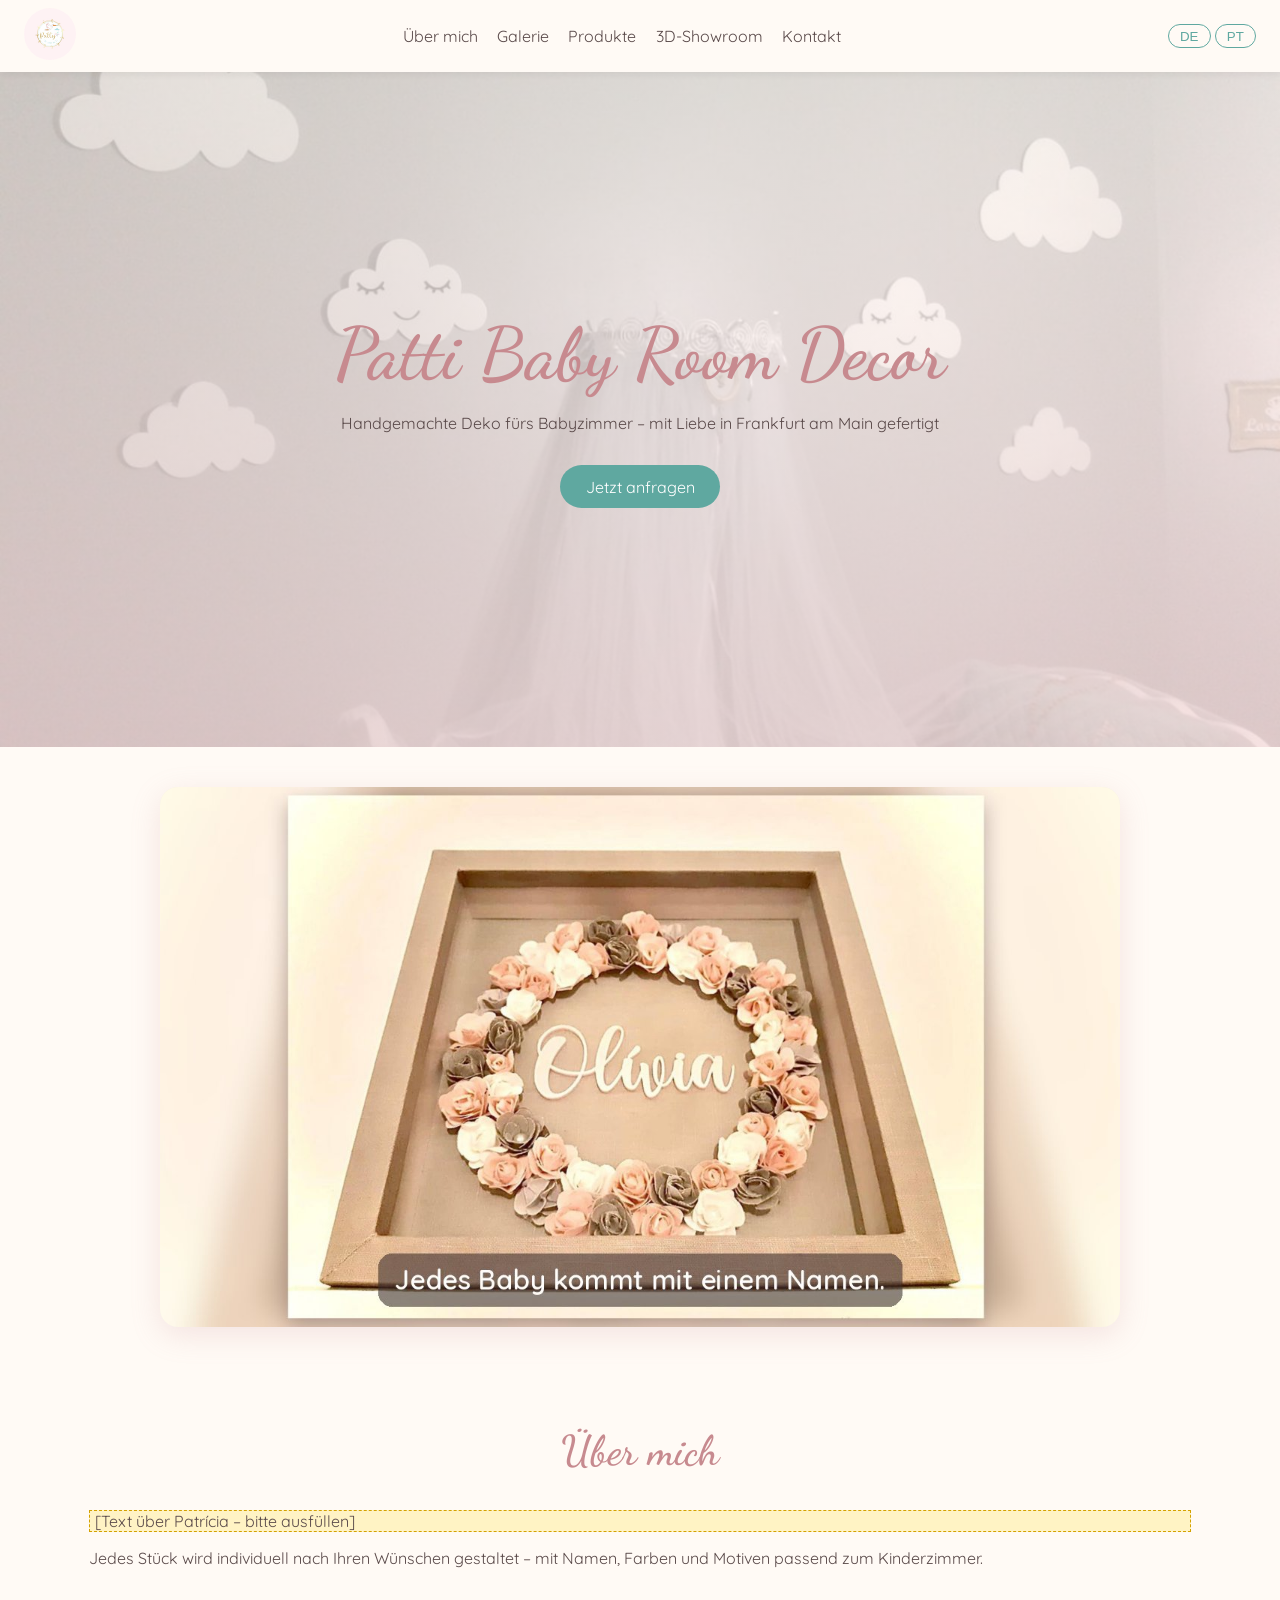
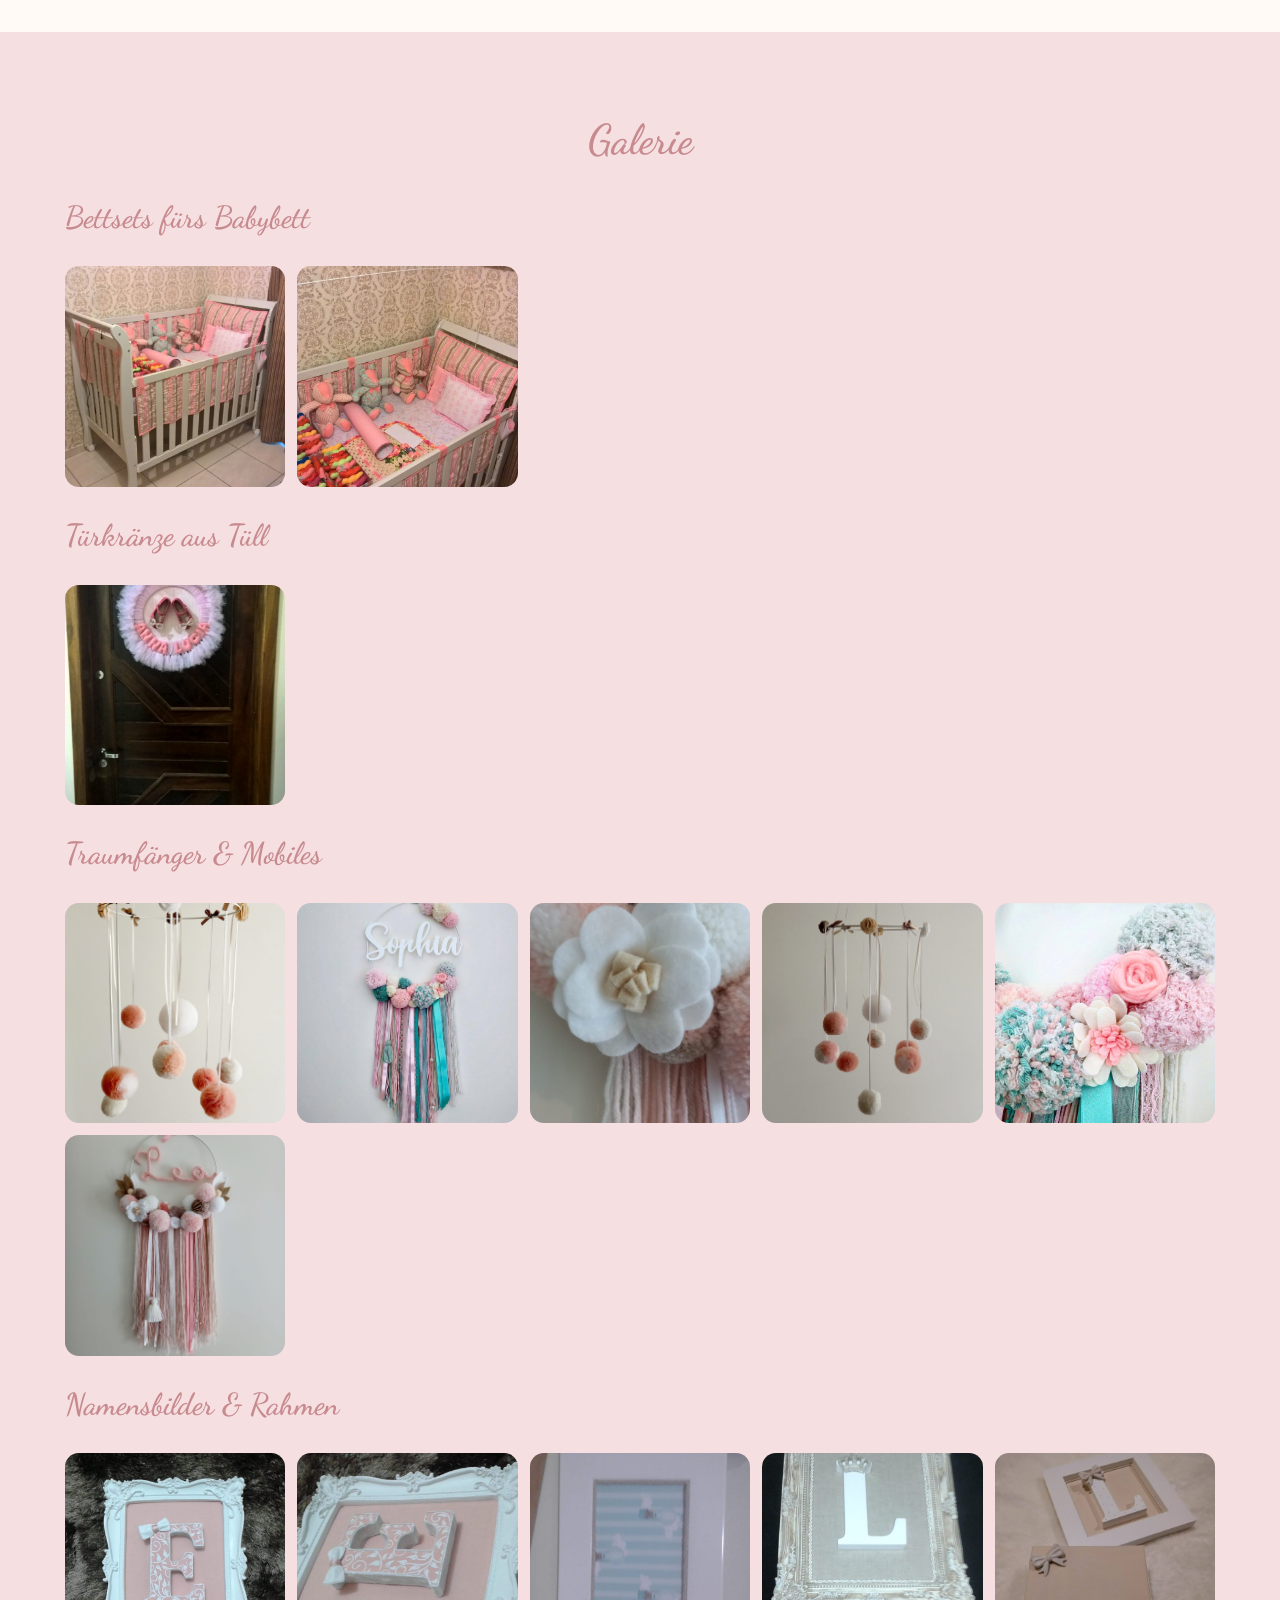
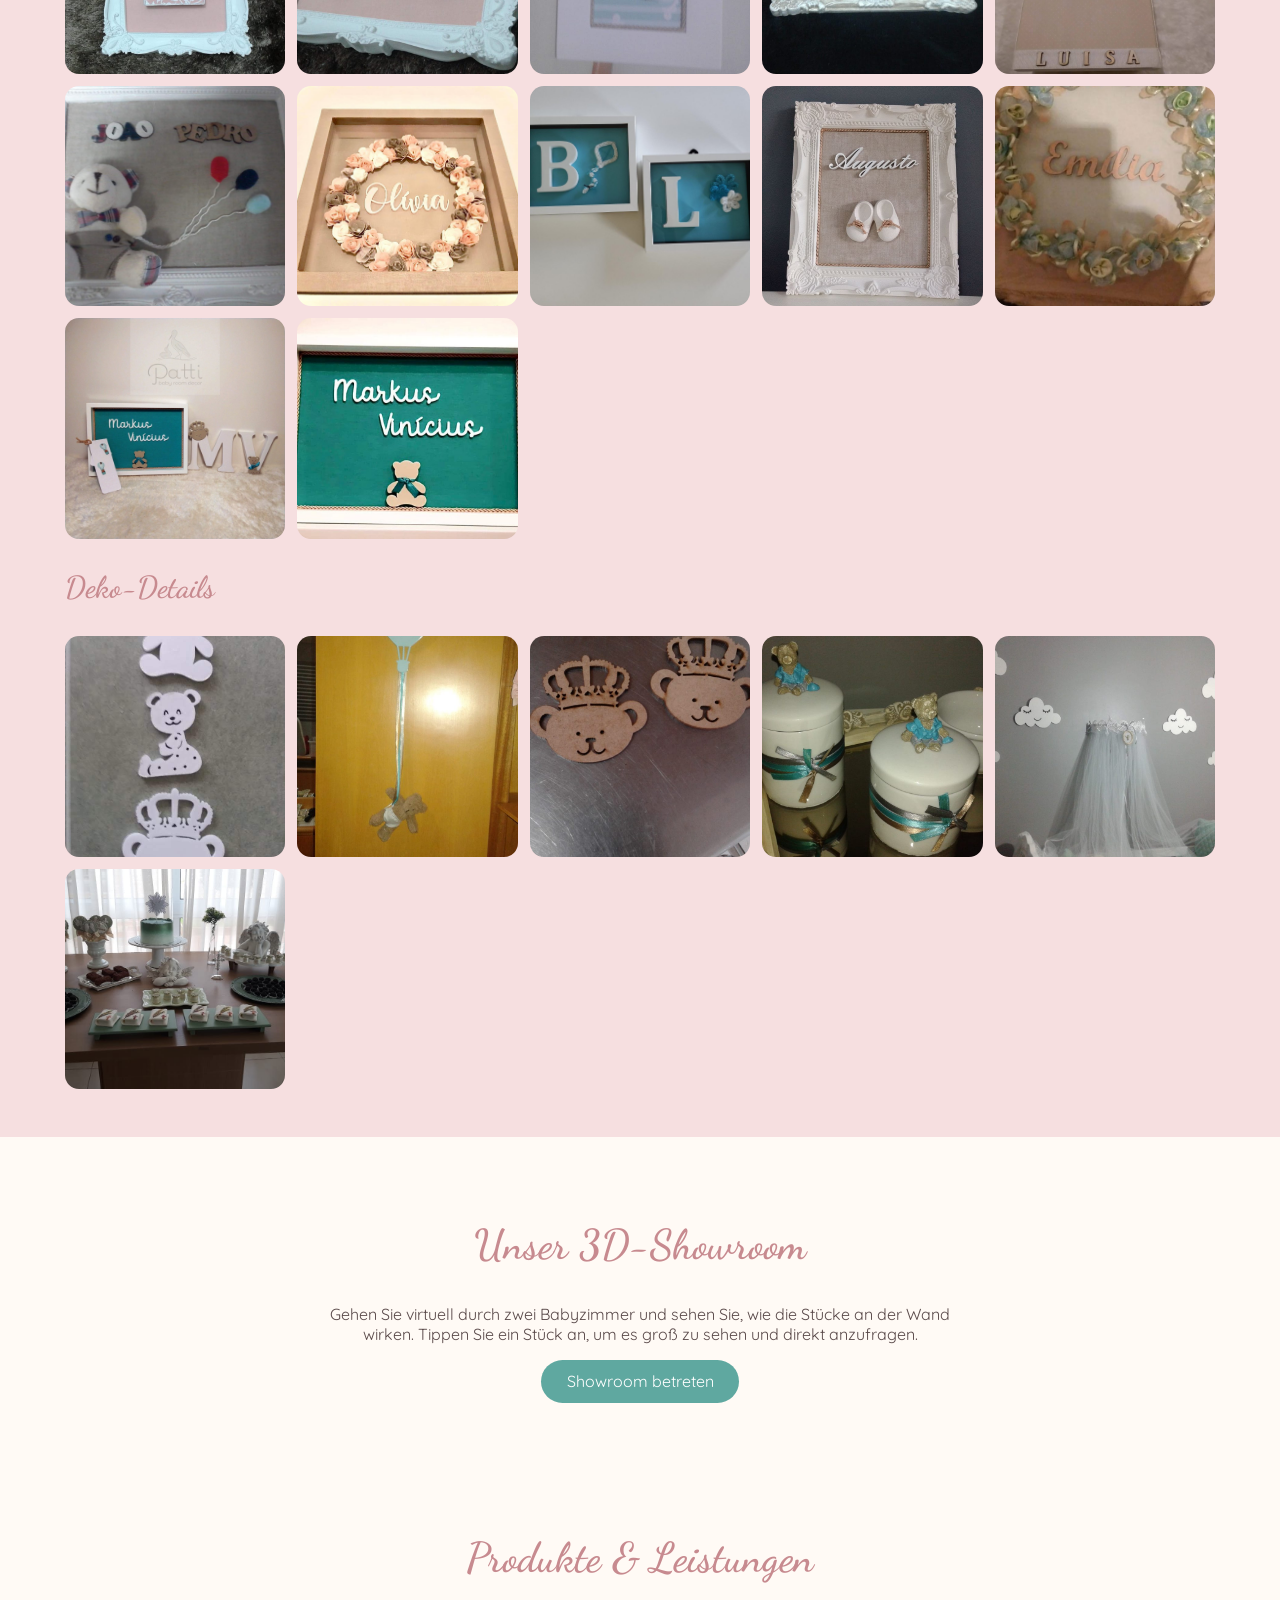
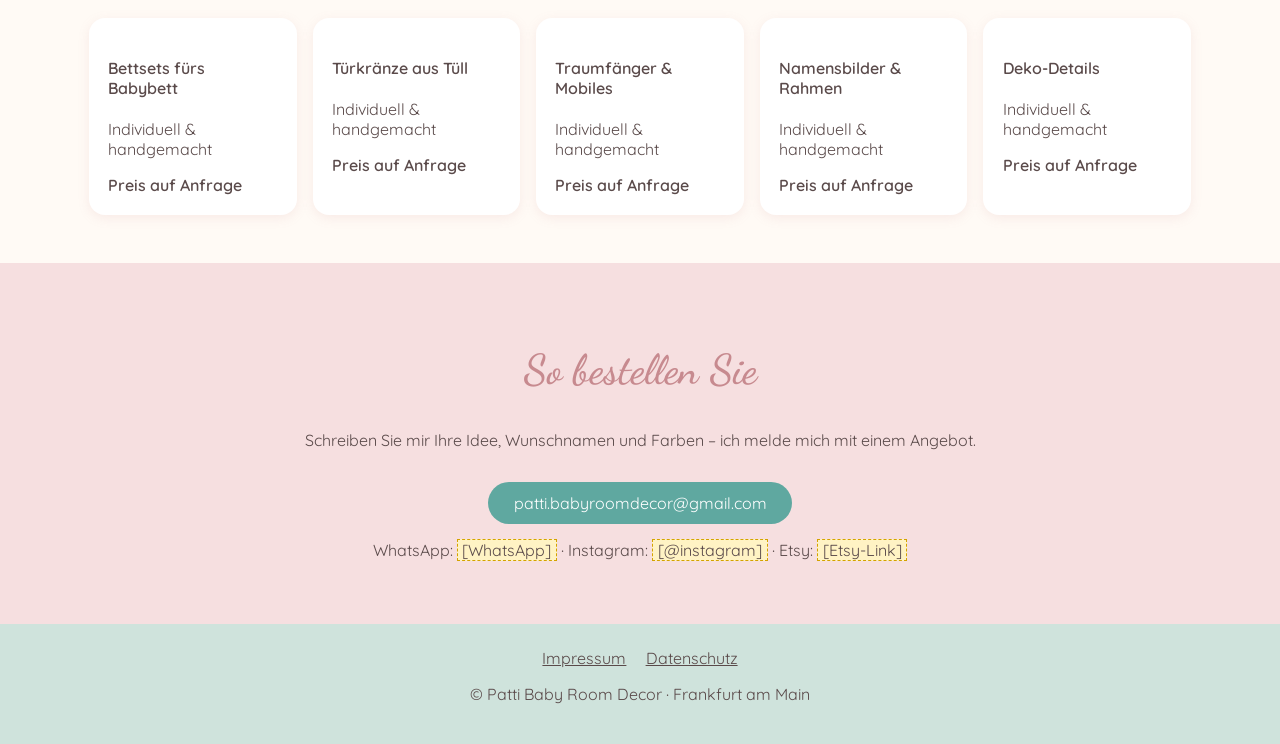
==== index.html @ 5b2088a8 "Patti Baby Room Decor: site, 3D showroom and landing videos Static bilingual (DE/PT) site with galle" ====
<!doctype html><html lang="de"><head><meta charset="utf-8"><meta name="viewport" content="width=device-width,initial-scale=1"><title>Patti Baby Room Decor</title><link rel="stylesheet" href="style.css"></head><body class="de"><header><a href="index.html"><img src="img/logo.jpg" alt="Logo"></a><nav><a href="#about"><span lang="de">Über mich</span><span lang="pt">Sobre</span></a><a href="#galerie"><span lang="de">Galerie</span><span lang="pt">Galeria</span></a><a href="#produkte"><span lang="de">Produkte</span><span lang="pt">Produtos</span></a><a href="showroom.html"><span lang="de">3D-Showroom</span><span lang="pt">Showroom 3D</span></a><a href="#kontakt"><span lang="de">Kontakt</span><span lang="pt">Contato</span></a></nav><div class="lang"><button onclick="L('de')">DE</button> <button onclick="L('pt')">PT</button></div></header><div class="hero"><div><h1>Patti Baby Room Decor</h1><p><span lang="de">Handgemachte Deko fürs Babyzimmer – mit Liebe in Frankfurt am Main gefertigt</span><span lang="pt">Decoração artesanal para quarto de bebê – feita com amor em Frankfurt am Main</span></p><a class="btn" href="#kontakt"><span lang="de">Jetzt anfragen</span><span lang="pt">Fazer pedido</span></a></div></div>
<section id="video" class="video"><div class="vwrap"><video lang="de" data-lang="de" data-silent="1" src="video/patti-de.mp4" poster="video/poster-de.jpg" muted playsinline loop preload="metadata"></video><video lang="pt" data-lang="pt" src="video/patti-pt.mp4" poster="video/poster-pt.jpg" muted playsinline loop preload="metadata"></video><button class="sound" id="sound"><span lang="de">🔊 Mit Ton ansehen</span><span lang="pt">🔊 Assistir com som</span></button></div></section><section id="about"><h2><span lang="de">Über mich</span><span lang="pt">Sobre mim</span></h2><p class="ph"><span lang="de">[Text über Patrícia – bitte ausfüllen]</span><span lang="pt">[texto sobre a Patrícia – preencher]</span></p><p><span lang="de">Jedes Stück wird individuell nach Ihren Wünschen gestaltet – mit Namen, Farben und Motiven passend zum Kinderzimmer.</span><span lang="pt">Cada peça é criada individualmente – com nome, cores e temas combinando com o quarto do bebê.</span></p></section>
<section id="galerie" class="alt"><h2><span lang="de">Galerie</span><span lang="pt">Galeria</span></h2><h3><span lang="de">Bettsets fürs Babybett</span><span lang="pt">Kits de berço</span></h3><div class="grid"><img src="img/berco-5.jpg" alt="Bettsets fürs Babybett"><img src="img/berco-6.jpg" alt="Bettsets fürs Babybett"></div><h3><span lang="de">Türkränze aus Tüll</span><span lang="pt">Guirlandas de porta em tule</span></h3><div class="grid"><img src="img/guirlanda-7.jpg" alt="Türkränze aus Tüll"></div><h3><span lang="de">Traumfänger & Mobiles</span><span lang="pt">Filtros dos sonhos & móbiles</span></h3><div class="grid"><img src="img/pompom-1.jpg" alt="Traumfänger & Mobiles"><img src="img/pompom-3.jpg" alt="Traumfänger & Mobiles"><img src="img/pompom-77.jpg" alt="Traumfänger & Mobiles"><img src="img/pompom-81.jpg" alt="Traumfänger & Mobiles"><img src="img/pompom-82.jpg" alt="Traumfänger & Mobiles"><img src="img/pompom-83.jpg" alt="Traumfänger & Mobiles"></div><h3><span lang="de">Namensbilder & Rahmen</span><span lang="pt">Quadros com nome & molduras</span></h3><div class="grid"><img src="img/quadros-13.jpg" alt="Namensbilder & Rahmen"><img src="img/quadros-14.jpg" alt="Namensbilder & Rahmen"><img src="img/quadros-21.jpg" alt="Namensbilder & Rahmen"><img src="img/quadros-23.jpg" alt="Namensbilder & Rahmen"><img src="img/quadros-4.jpg" alt="Namensbilder & Rahmen"><img src="img/quadros-55.jpg" alt="Namensbilder & Rahmen"><img src="img/quadros-60.jpg" alt="Namensbilder & Rahmen"><img src="img/quadros-84.jpg" alt="Namensbilder & Rahmen"><img src="img/quadros-9.jpg" alt="Namensbilder & Rahmen"><img src="img/quadros-91.jpg" alt="Namensbilder & Rahmen"><img src="img/quadros-93.jpg" alt="Namensbilder & Rahmen"><img src="img/quadros-95.jpg" alt="Namensbilder & Rahmen"></div><h3><span lang="de">Deko-Details</span><span lang="pt">Detalhes decorativos</span></h3><div class="grid"><img src="img/feltro-20.jpg" alt="Deko-Details"><img src="img/feltro-26.jpg" alt="Deko-Details"><img src="img/feltro-29.jpg" alt="Deko-Details"><img src="img/feltro-33.jpg" alt="Deko-Details"><img src="img/feltro-37.jpg" alt="Deko-Details"><img src="img/feltro-50.jpg" alt="Deko-Details"></div></section>
<section id="showroom3d" class="teaser"><h2><span lang="de">Unser 3D-Showroom</span><span lang="pt">Nosso showroom 3D</span></h2><p><span lang="de">Gehen Sie virtuell durch zwei Babyzimmer und sehen Sie, wie die Stücke an der Wand wirken. Tippen Sie ein Stück an, um es groß zu sehen und direkt anzufragen.</span><span lang="pt">Passeie virtualmente por dois quartos de bebê e veja como as peças ficam na parede. Toque numa peça para vê-la grande e fazer o pedido.</span></p><a class="btn" href="showroom.html"><span lang="de">Showroom betreten</span><span lang="pt">Entrar no showroom</span></a></section><section id="produkte"><h2><span lang="de">Produkte & Leistungen</span><span lang="pt">Produtos & Serviços</span></h2><div class="cards"><div class="card"><h4><span lang="de">Bettsets fürs Babybett</span><span lang="pt">Kits de berço</span></h4><p><span lang="de">Individuell & handgemacht</span><span lang="pt">Personalizado & feito à mão</span></p><b><span lang="de">Preis auf Anfrage</span><span lang="pt">Preço sob consulta</span></b></div><div class="card"><h4><span lang="de">Türkränze aus Tüll</span><span lang="pt">Guirlandas de porta em tule</span></h4><p><span lang="de">Individuell & handgemacht</span><span lang="pt">Personalizado & feito à mão</span></p><b><span lang="de">Preis auf Anfrage</span><span lang="pt">Preço sob consulta</span></b></div><div class="card"><h4><span lang="de">Traumfänger & Mobiles</span><span lang="pt">Filtros dos sonhos & móbiles</span></h4><p><span lang="de">Individuell & handgemacht</span><span lang="pt">Personalizado & feito à mão</span></p><b><span lang="de">Preis auf Anfrage</span><span lang="pt">Preço sob consulta</span></b></div><div class="card"><h4><span lang="de">Namensbilder & Rahmen</span><span lang="pt">Quadros com nome & molduras</span></h4><p><span lang="de">Individuell & handgemacht</span><span lang="pt">Personalizado & feito à mão</span></p><b><span lang="de">Preis auf Anfrage</span><span lang="pt">Preço sob consulta</span></b></div><div class="card"><h4><span lang="de">Deko-Details</span><span lang="pt">Detalhes decorativos</span></h4><p><span lang="de">Individuell & handgemacht</span><span lang="pt">Personalizado & feito à mão</span></p><b><span lang="de">Preis auf Anfrage</span><span lang="pt">Preço sob consulta</span></b></div></div></section>
<section id="kontakt" class="alt" style="text-align:center"><h2><span lang="de">So bestellen Sie</span><span lang="pt">Como encomendar</span></h2><p><span lang="de">Schreiben Sie mir Ihre Idee, Wunschnamen und Farben – ich melde mich mit einem Angebot.</span><span lang="pt">Envie sua ideia, nome e cores – respondo com um orçamento.</span></p><a class="btn" href="mailto:patti.babyroomdecor@gmail.com">patti.babyroomdecor@gmail.com</a><p>WhatsApp: <span class="ph">[WhatsApp]</span> · Instagram: <span class="ph">[@instagram]</span> · Etsy: <span class="ph">[Etsy-Link]</span></p></section><footer><a href="impressum.html">Impressum</a><a href="datenschutz.html"><span lang="de">Datenschutz</span><span lang="pt">Privacidade</span></a><p>© Patti Baby Room Decor · Frankfurt am Main</p></footer><script>function L(l){document.body.className=l;document.documentElement.lang=l;try{localStorage.lang=l}catch(e){}}try{if(localStorage.lang)L(localStorage.lang)}catch(e){}</script><script>(function(){var vs=[].slice.call(document.querySelectorAll('#video video')),b=document.getElementById('sound');function cur(){var l=document.body.classList.contains('pt')?'pt':'de';return vs.filter(function(v){return v.dataset.lang===l})[0]}function btn(){b.style.display=cur().dataset.silent?'none':''}function sync(){btn();vs.forEach(function(v){if(v!==cur()){v.pause()}});var c=cur();if(c.muted){c.play().catch(function(){})}}var io=new IntersectionObserver(function(e){var c=cur();if(e[0].isIntersecting){if(c.muted)c.play().catch(function(){})}else c.pause()},{threshold:.4});io.observe(document.getElementById('video'));btn();b.onclick=function(){var c=cur();c.muted=false;c.loop=false;c.currentTime=0;c.controls=true;c.play();b.style.display='none'};var oL=window.L;window.L=function(l){oL(l);vs.forEach(function(v){v.muted=true;v.loop=true;v.controls=false});sync()}})();</script></body></html>
---- style.css ----
@font-face{font-family:'Quicksand';font-style:normal;font-weight:400;font-display:swap;src:url(fonts/quicksand-latin-400-normal.woff2) format('woff2')}
@font-face{font-family:'Quicksand';font-style:normal;font-weight:600;font-display:swap;src:url(fonts/quicksand-latin-600-normal.woff2) format('woff2')}
@font-face{font-family:'Dancing Script';font-style:normal;font-weight:600;font-display:swap;src:url(fonts/dancing-script-latin-600-normal.woff2) format('woff2')}

:root{--rose:#f6dfe0;--cream:#fffaf5;--sage:#cfe3dc;--teal:#5fa8a0;--text:#5a4a4a}
*{box-sizing:border-box}body{margin:0;font-family:'Quicksand',sans-serif;background:var(--cream);color:var(--text)}
body.de [lang=pt],body.pt [lang=de]{display:none}
header{position:sticky;top:0;background:#fffaf5ee;display:flex;align-items:center;justify-content:space-between;padding:.5rem 1.5rem;z-index:9;box-shadow:0 2px 8px #0001}
header img{height:52px;border-radius:50%}nav a{margin:0 .6rem;color:var(--text);text-decoration:none}
.lang button{border:1px solid var(--teal);background:none;border-radius:20px;padding:.2rem .7rem;cursor:pointer;color:var(--teal)}
.hero{min-height:75vh;display:flex;align-items:center;justify-content:center;text-align:center;background:linear-gradient(#fffaf5aa,#f6dfe0cc),url(img/feltro-37.jpg) center/cover}
h1,h2,h3{font-family:'Dancing Script',cursive;color:#c78a8f}h1{font-size:clamp(2.6rem,7vw,4.5rem);margin:0}h2{font-size:2.6rem;text-align:center}h3{font-size:1.9rem}
section{padding:3rem 1.5rem;max-width:1150px;margin:auto}.ph{background:#fff3c4;padding:0 .3rem;border:1px dashed #d4a200}
.btn{display:inline-block;margin-top:1rem;background:var(--teal);color:#fff;padding:.7rem 1.6rem;border-radius:30px;text-decoration:none}
.grid{display:grid;grid-template-columns:repeat(auto-fill,minmax(200px,1fr));gap:12px}.grid img{width:100%;aspect-ratio:1;object-fit:cover;border-radius:14px}
.cards{display:grid;grid-template-columns:repeat(auto-fit,minmax(200px,1fr));gap:16px}.card{background:#fff;border-radius:16px;padding:1.2rem;box-shadow:0 3px 12px #c78a8f22}
.alt{background:var(--rose);max-width:none}.alt>*{max-width:1150px;margin-left:auto;margin-right:auto}
footer{background:var(--sage);text-align:center;padding:1.5rem}footer a{color:var(--text);margin:0 .6rem}
@media(max-width:700px){nav{display:none}}
.video{padding:2.5rem 1rem 1rem}.vwrap{position:relative;max-width:960px;margin:auto;border-radius:18px;overflow:hidden;box-shadow:0 8px 30px #c78a8f33;background:#f6efe9;aspect-ratio:16/9}
.vwrap video{width:100%;height:100%;display:block;object-fit:cover}
.sound{position:absolute;right:12px;bottom:12px;border:0;border-radius:24px;padding:.55rem 1rem;background:#fffaf5ee;color:var(--text);font:600 .95rem 'Quicksand',sans-serif;cursor:pointer;box-shadow:0 2px 10px #0002}
.teaser{text-align:center}.teaser p{max-width:640px;margin:0 auto}
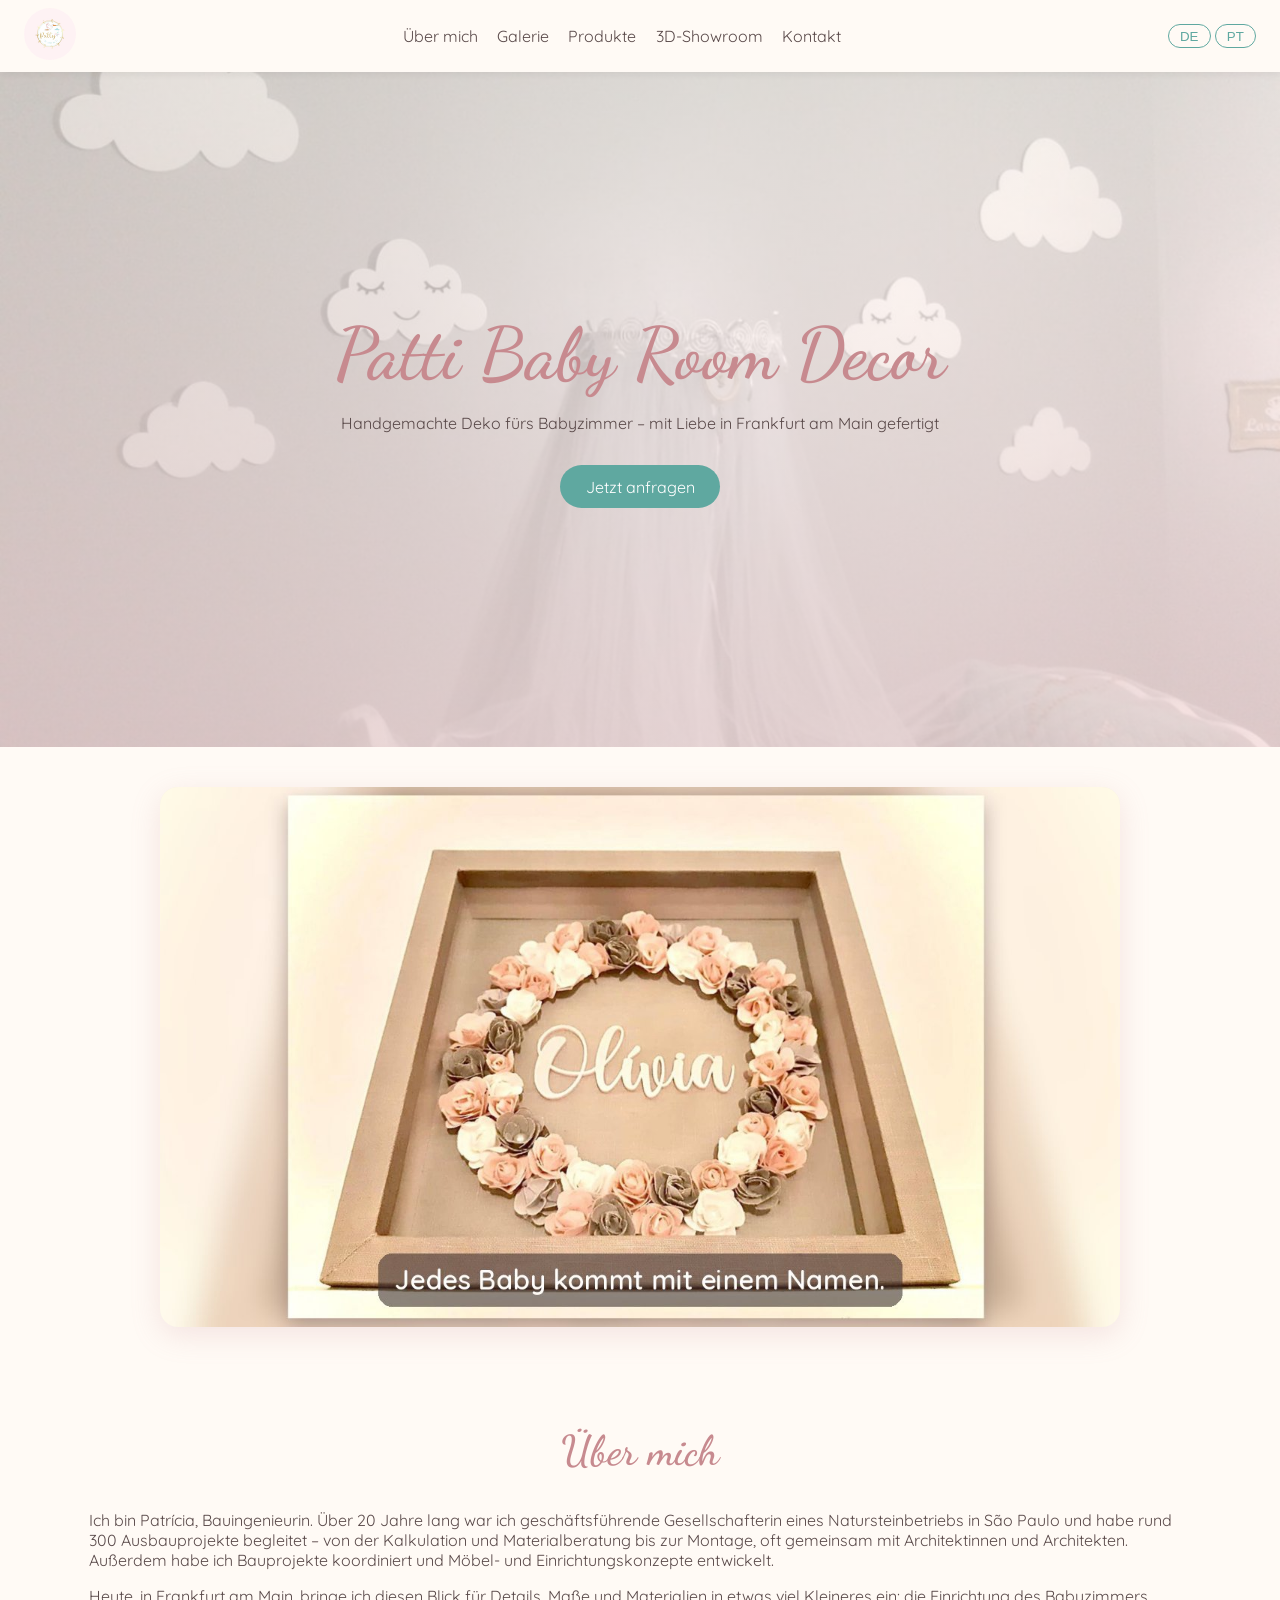
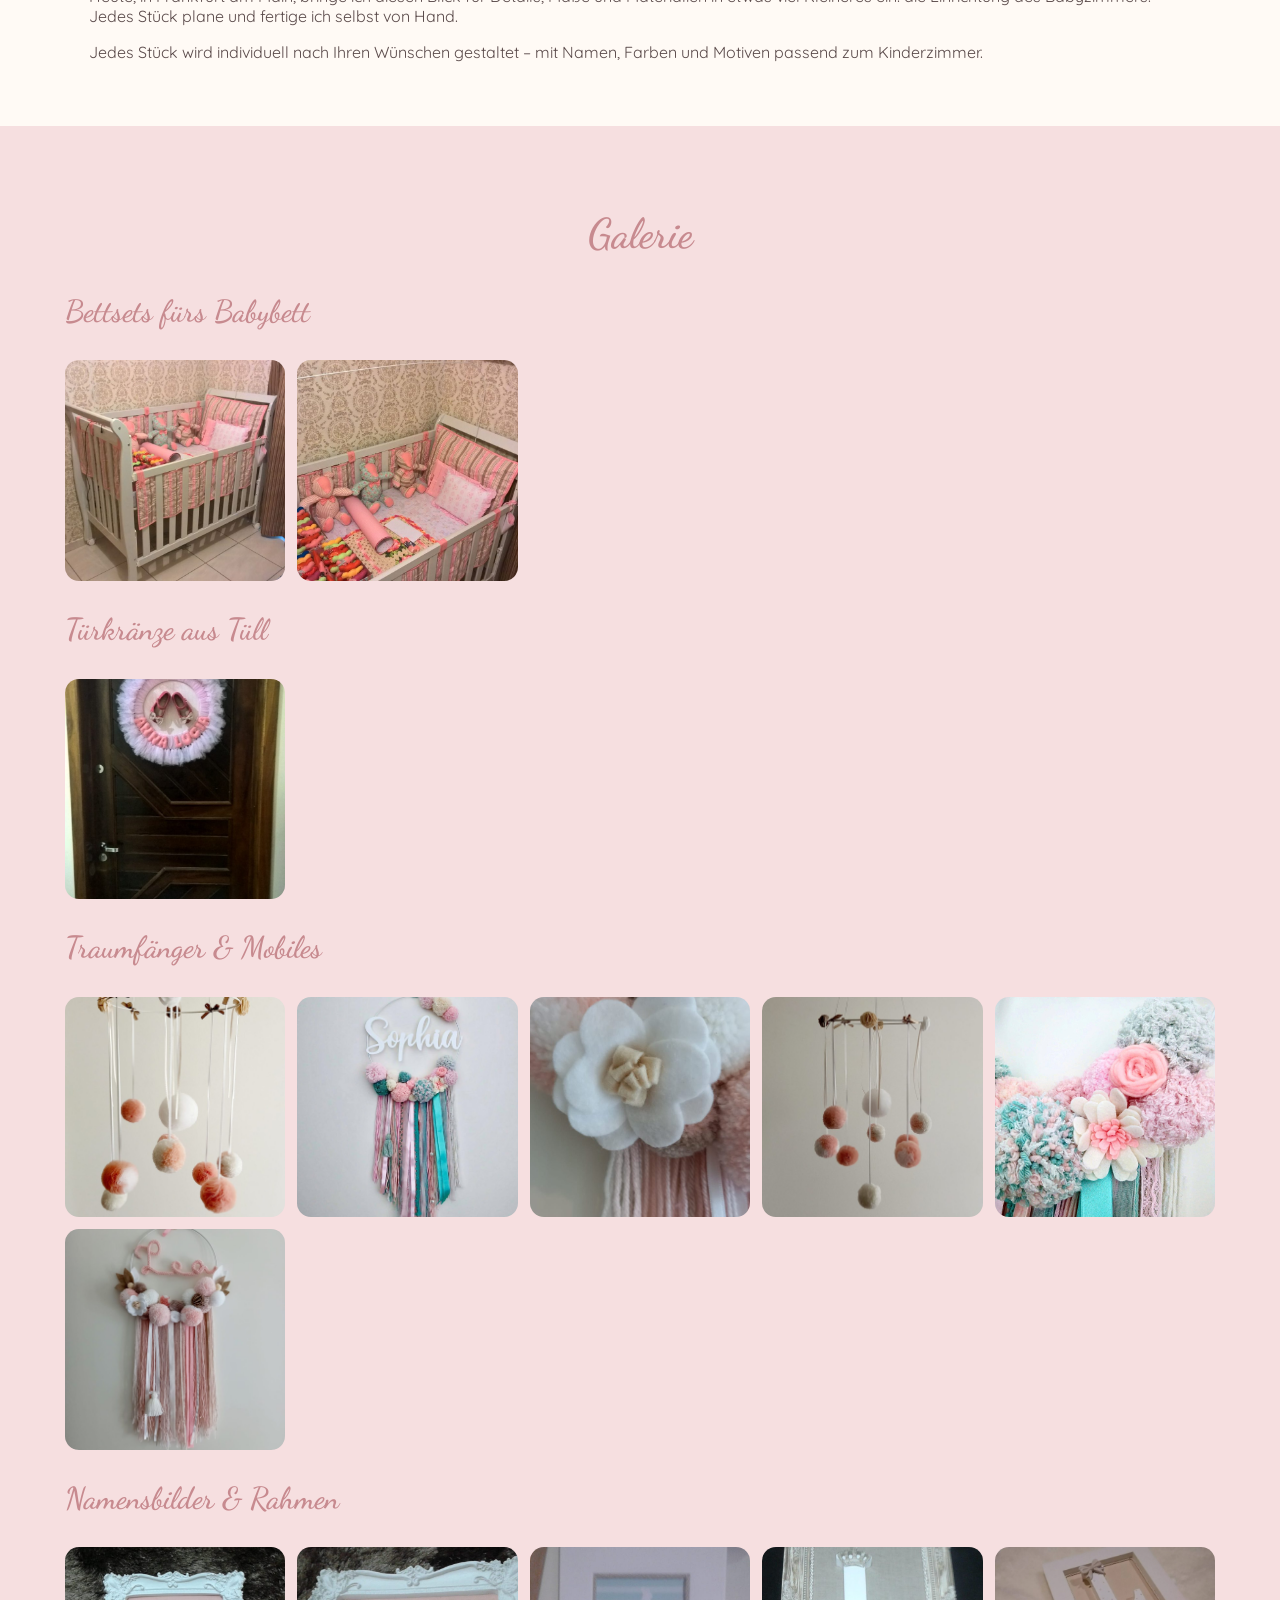
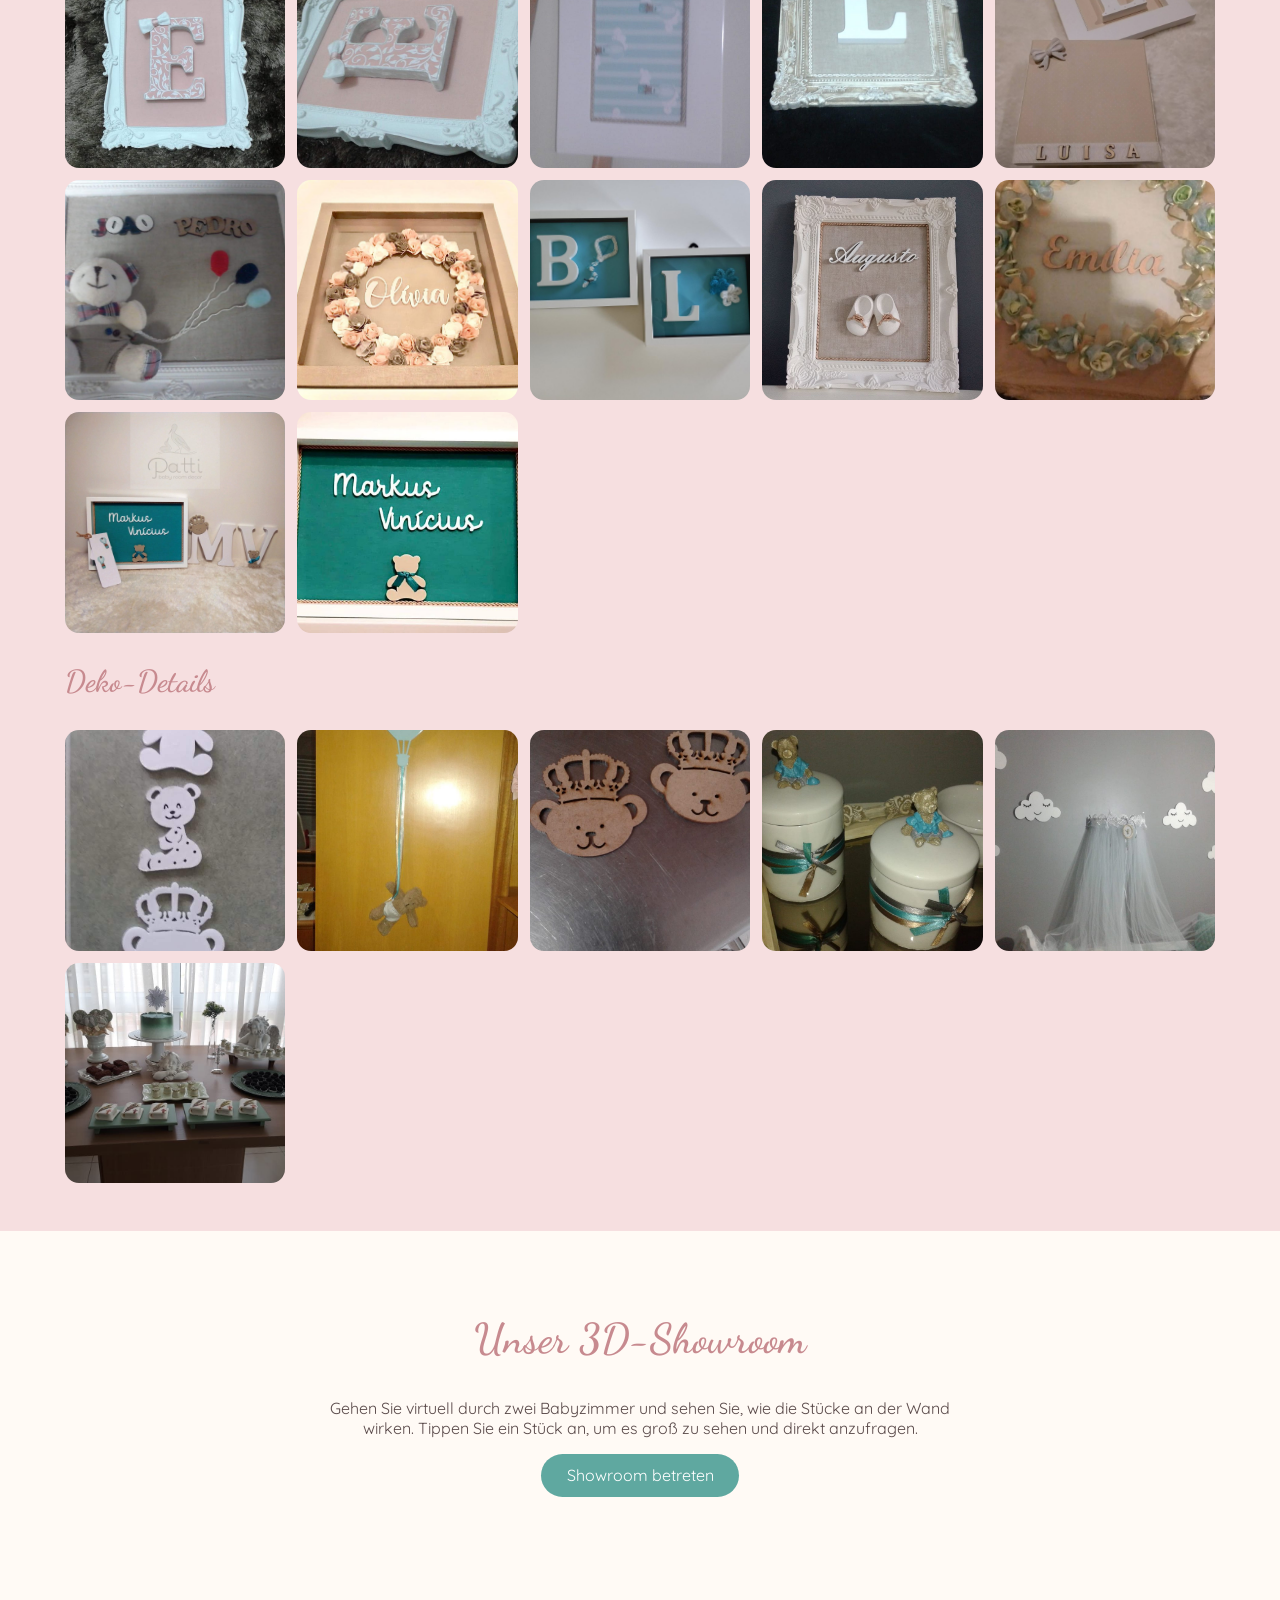
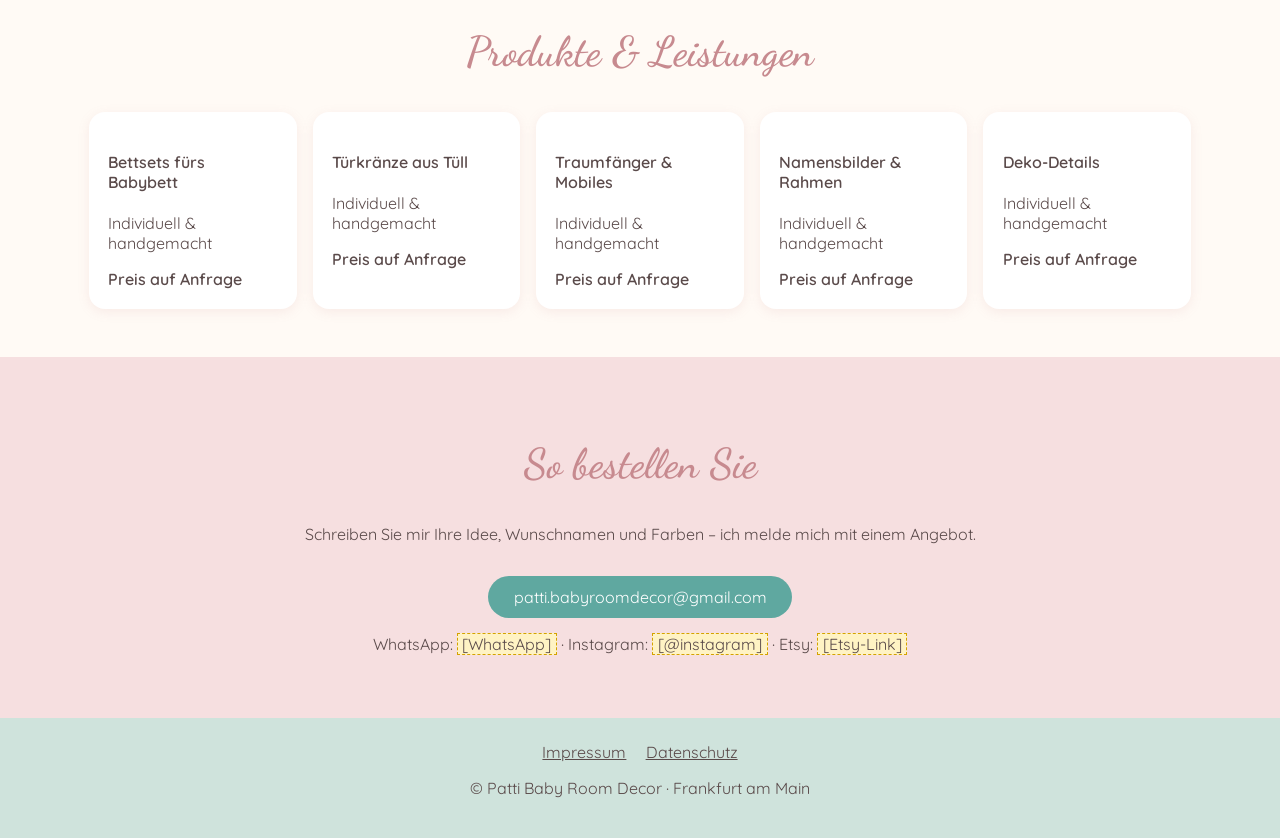
==== commit 7740cff4: "Add 'Über mich / Sobre mim' text based on Patrícia's CV Co-Authored-By: Claude Opus 5.5 <noreply@ant" ====
--- a/index.html
+++ b/index.html
@@ -1,5 +1,5 @@
 <!doctype html><html lang="de"><head><meta charset="utf-8"><meta name="viewport" content="width=device-width,initial-scale=1"><title>Patti Baby Room Decor</title><link rel="stylesheet" href="style.css"></head><body class="de"><header><a href="index.html"><img src="img/logo.jpg" alt="Logo"></a><nav><a href="#about"><span lang="de">Über mich</span><span lang="pt">Sobre</span></a><a href="#galerie"><span lang="de">Galerie</span><span lang="pt">Galeria</span></a><a href="#produkte"><span lang="de">Produkte</span><span lang="pt">Produtos</span></a><a href="showroom.html"><span lang="de">3D-Showroom</span><span lang="pt">Showroom 3D</span></a><a href="#kontakt"><span lang="de">Kontakt</span><span lang="pt">Contato</span></a></nav><div class="lang"><button onclick="L('de')">DE</button> <button onclick="L('pt')">PT</button></div></header><div class="hero"><div><h1>Patti Baby Room Decor</h1><p><span lang="de">Handgemachte Deko fürs Babyzimmer – mit Liebe in Frankfurt am Main gefertigt</span><span lang="pt">Decoração artesanal para quarto de bebê – feita com amor em Frankfurt am Main</span></p><a class="btn" href="#kontakt"><span lang="de">Jetzt anfragen</span><span lang="pt">Fazer pedido</span></a></div></div>
-<section id="video" class="video"><div class="vwrap"><video lang="de" data-lang="de" data-silent="1" src="video/patti-de.mp4" poster="video/poster-de.jpg" muted playsinline loop preload="metadata"></video><video lang="pt" data-lang="pt" src="video/patti-pt.mp4" poster="video/poster-pt.jpg" muted playsinline loop preload="metadata"></video><button class="sound" id="sound"><span lang="de">🔊 Mit Ton ansehen</span><span lang="pt">🔊 Assistir com som</span></button></div></section><section id="about"><h2><span lang="de">Über mich</span><span lang="pt">Sobre mim</span></h2><p class="ph"><span lang="de">[Text über Patrícia – bitte ausfüllen]</span><span lang="pt">[texto sobre a Patrícia – preencher]</span></p><p><span lang="de">Jedes Stück wird individuell nach Ihren Wünschen gestaltet – mit Namen, Farben und Motiven passend zum Kinderzimmer.</span><span lang="pt">Cada peça é criada individualmente – com nome, cores e temas combinando com o quarto do bebê.</span></p></section>
+<section id="video" class="video"><div class="vwrap"><video lang="de" data-lang="de" data-silent="1" src="video/patti-de.mp4" poster="video/poster-de.jpg" muted playsinline loop preload="metadata"></video><video lang="pt" data-lang="pt" src="video/patti-pt.mp4" poster="video/poster-pt.jpg" muted playsinline loop preload="metadata"></video><button class="sound" id="sound"><span lang="de">🔊 Mit Ton ansehen</span><span lang="pt">🔊 Assistir com som</span></button></div></section><section id="about"><h2><span lang="de">Über mich</span><span lang="pt">Sobre mim</span></h2><p><span lang="de">Ich bin Patrícia, Bauingenieurin. Über 20 Jahre lang war ich geschäftsführende Gesellschafterin eines Natursteinbetriebs in São Paulo und habe rund 300 Ausbauprojekte begleitet – von der Kalkulation und Materialberatung bis zur Montage, oft gemeinsam mit Architektinnen und Architekten. Außerdem habe ich Bauprojekte koordiniert und Möbel- und Einrichtungskonzepte entwickelt.</span><span lang="pt">Sou a Patrícia, engenheira civil. Por mais de 20 anos fui sócia-gerente de uma marmoraria em São Paulo e acompanhei cerca de 300 obras de acabamento – do orçamento e da escolha dos materiais até a instalação, muitas vezes em parceria com arquitetos. Também coordenei obras e desenvolvi projetos de mobiliário e decoração.</span></p><p><span lang="de">Heute, in Frankfurt am Main, bringe ich diesen Blick für Details, Maße und Materialien in etwas viel Kleineres ein: die Einrichtung des Babyzimmers. Jedes Stück plane und fertige ich selbst von Hand.</span><span lang="pt">Hoje, em Frankfurt am Main, levo esse olhar para detalhes, medidas e materiais para algo bem menor: a decoração do quarto do bebê. Cada peça é planejada e feita à mão por mim.</span></p><p><span lang="de">Jedes Stück wird individuell nach Ihren Wünschen gestaltet – mit Namen, Farben und Motiven passend zum Kinderzimmer.</span><span lang="pt">Cada peça é criada individualmente – com nome, cores e temas combinando com o quarto do bebê.</span></p></section>
 <section id="galerie" class="alt"><h2><span lang="de">Galerie</span><span lang="pt">Galeria</span></h2><h3><span lang="de">Bettsets fürs Babybett</span><span lang="pt">Kits de berço</span></h3><div class="grid"><img src="img/berco-5.jpg" alt="Bettsets fürs Babybett"><img src="img/berco-6.jpg" alt="Bettsets fürs Babybett"></div><h3><span lang="de">Türkränze aus Tüll</span><span lang="pt">Guirlandas de porta em tule</span></h3><div class="grid"><img src="img/guirlanda-7.jpg" alt="Türkränze aus Tüll"></div><h3><span lang="de">Traumfänger & Mobiles</span><span lang="pt">Filtros dos sonhos & móbiles</span></h3><div class="grid"><img src="img/pompom-1.jpg" alt="Traumfänger & Mobiles"><img src="img/pompom-3.jpg" alt="Traumfänger & Mobiles"><img src="img/pompom-77.jpg" alt="Traumfänger & Mobiles"><img src="img/pompom-81.jpg" alt="Traumfänger & Mobiles"><img src="img/pompom-82.jpg" alt="Traumfänger & Mobiles"><img src="img/pompom-83.jpg" alt="Traumfänger & Mobiles"></div><h3><span lang="de">Namensbilder & Rahmen</span><span lang="pt">Quadros com nome & molduras</span></h3><div class="grid"><img src="img/quadros-13.jpg" alt="Namensbilder & Rahmen"><img src="img/quadros-14.jpg" alt="Namensbilder & Rahmen"><img src="img/quadros-21.jpg" alt="Namensbilder & Rahmen"><img src="img/quadros-23.jpg" alt="Namensbilder & Rahmen"><img src="img/quadros-4.jpg" alt="Namensbilder & Rahmen"><img src="img/quadros-55.jpg" alt="Namensbilder & Rahmen"><img src="img/quadros-60.jpg" alt="Namensbilder & Rahmen"><img src="img/quadros-84.jpg" alt="Namensbilder & Rahmen"><img src="img/quadros-9.jpg" alt="Namensbilder & Rahmen"><img src="img/quadros-91.jpg" alt="Namensbilder & Rahmen"><img src="img/quadros-93.jpg" alt="Namensbilder & Rahmen"><img src="img/quadros-95.jpg" alt="Namensbilder & Rahmen"></div><h3><span lang="de">Deko-Details</span><span lang="pt">Detalhes decorativos</span></h3><div class="grid"><img src="img/feltro-20.jpg" alt="Deko-Details"><img src="img/feltro-26.jpg" alt="Deko-Details"><img src="img/feltro-29.jpg" alt="Deko-Details"><img src="img/feltro-33.jpg" alt="Deko-Details"><img src="img/feltro-37.jpg" alt="Deko-Details"><img src="img/feltro-50.jpg" alt="Deko-Details"></div></section>
 <section id="showroom3d" class="teaser"><h2><span lang="de">Unser 3D-Showroom</span><span lang="pt">Nosso showroom 3D</span></h2><p><span lang="de">Gehen Sie virtuell durch zwei Babyzimmer und sehen Sie, wie die Stücke an der Wand wirken. Tippen Sie ein Stück an, um es groß zu sehen und direkt anzufragen.</span><span lang="pt">Passeie virtualmente por dois quartos de bebê e veja como as peças ficam na parede. Toque numa peça para vê-la grande e fazer o pedido.</span></p><a class="btn" href="showroom.html"><span lang="de">Showroom betreten</span><span lang="pt">Entrar no showroom</span></a></section><section id="produkte"><h2><span lang="de">Produkte & Leistungen</span><span lang="pt">Produtos & Serviços</span></h2><div class="cards"><div class="card"><h4><span lang="de">Bettsets fürs Babybett</span><span lang="pt">Kits de berço</span></h4><p><span lang="de">Individuell & handgemacht</span><span lang="pt">Personalizado & feito à mão</span></p><b><span lang="de">Preis auf Anfrage</span><span lang="pt">Preço sob consulta</span></b></div><div class="card"><h4><span lang="de">Türkränze aus Tüll</span><span lang="pt">Guirlandas de porta em tule</span></h4><p><span lang="de">Individuell & handgemacht</span><span lang="pt">Personalizado & feito à mão</span></p><b><span lang="de">Preis auf Anfrage</span><span lang="pt">Preço sob consulta</span></b></div><div class="card"><h4><span lang="de">Traumfänger & Mobiles</span><span lang="pt">Filtros dos sonhos & móbiles</span></h4><p><span lang="de">Individuell & handgemacht</span><span lang="pt">Personalizado & feito à mão</span></p><b><span lang="de">Preis auf Anfrage</span><span lang="pt">Preço sob consulta</span></b></div><div class="card"><h4><span lang="de">Namensbilder & Rahmen</span><span lang="pt">Quadros com nome & molduras</span></h4><p><span lang="de">Individuell & handgemacht</span><span lang="pt">Personalizado & feito à mão</span></p><b><span lang="de">Preis auf Anfrage</span><span lang="pt">Preço sob consulta</span></b></div><div class="card"><h4><span lang="de">Deko-Details</span><span lang="pt">Detalhes decorativos</span></h4><p><span lang="de">Individuell & handgemacht</span><span lang="pt">Personalizado & feito à mão</span></p><b><span lang="de">Preis auf Anfrage</span><span lang="pt">Preço sob consulta</span></b></div></div></section>
 <section id="kontakt" class="alt" style="text-align:center"><h2><span lang="de">So bestellen Sie</span><span lang="pt">Como encomendar</span></h2><p><span lang="de">Schreiben Sie mir Ihre Idee, Wunschnamen und Farben – ich melde mich mit einem Angebot.</span><span lang="pt">Envie sua ideia, nome e cores – respondo com um orçamento.</span></p><a class="btn" href="mailto:patti.babyroomdecor@gmail.com">patti.babyroomdecor@gmail.com</a><p>WhatsApp: <span class="ph">[WhatsApp]</span> · Instagram: <span class="ph">[@instagram]</span> · Etsy: <span class="ph">[Etsy-Link]</span></p></section><footer><a href="impressum.html">Impressum</a><a href="datenschutz.html"><span lang="de">Datenschutz</span><span lang="pt">Privacidade</span></a><p>© Patti Baby Room Decor · Frankfurt am Main</p></footer><script>function L(l){document.body.className=l;document.documentElement.lang=l;try{localStorage.lang=l}catch(e){}}try{if(localStorage.lang)L(localStorage.lang)}catch(e){}</script><script>(function(){var vs=[].slice.call(document.querySelectorAll('#video video')),b=document.getElementById('sound');function cur(){var l=document.body.classList.contains('pt')?'pt':'de';return vs.filter(function(v){return v.dataset.lang===l})[0]}function btn(){b.style.display=cur().dataset.silent?'none':''}function sync(){btn();vs.forEach(function(v){if(v!==cur()){v.pause()}});var c=cur();if(c.muted){c.play().catch(function(){})}}var io=new IntersectionObserver(function(e){var c=cur();if(e[0].isIntersecting){if(c.muted)c.play().catch(function(){})}else c.pause()},{threshold:.4});io.observe(document.getElementById('video'));btn();b.onclick=function(){var c=cur();c.muted=false;c.loop=false;c.currentTime=0;c.controls=true;c.play();b.style.display='none'};var oL=window.L;window.L=function(l){oL(l);vs.forEach(function(v){v.muted=true;v.loop=true;v.controls=false});sync()}})();</script></body></html>
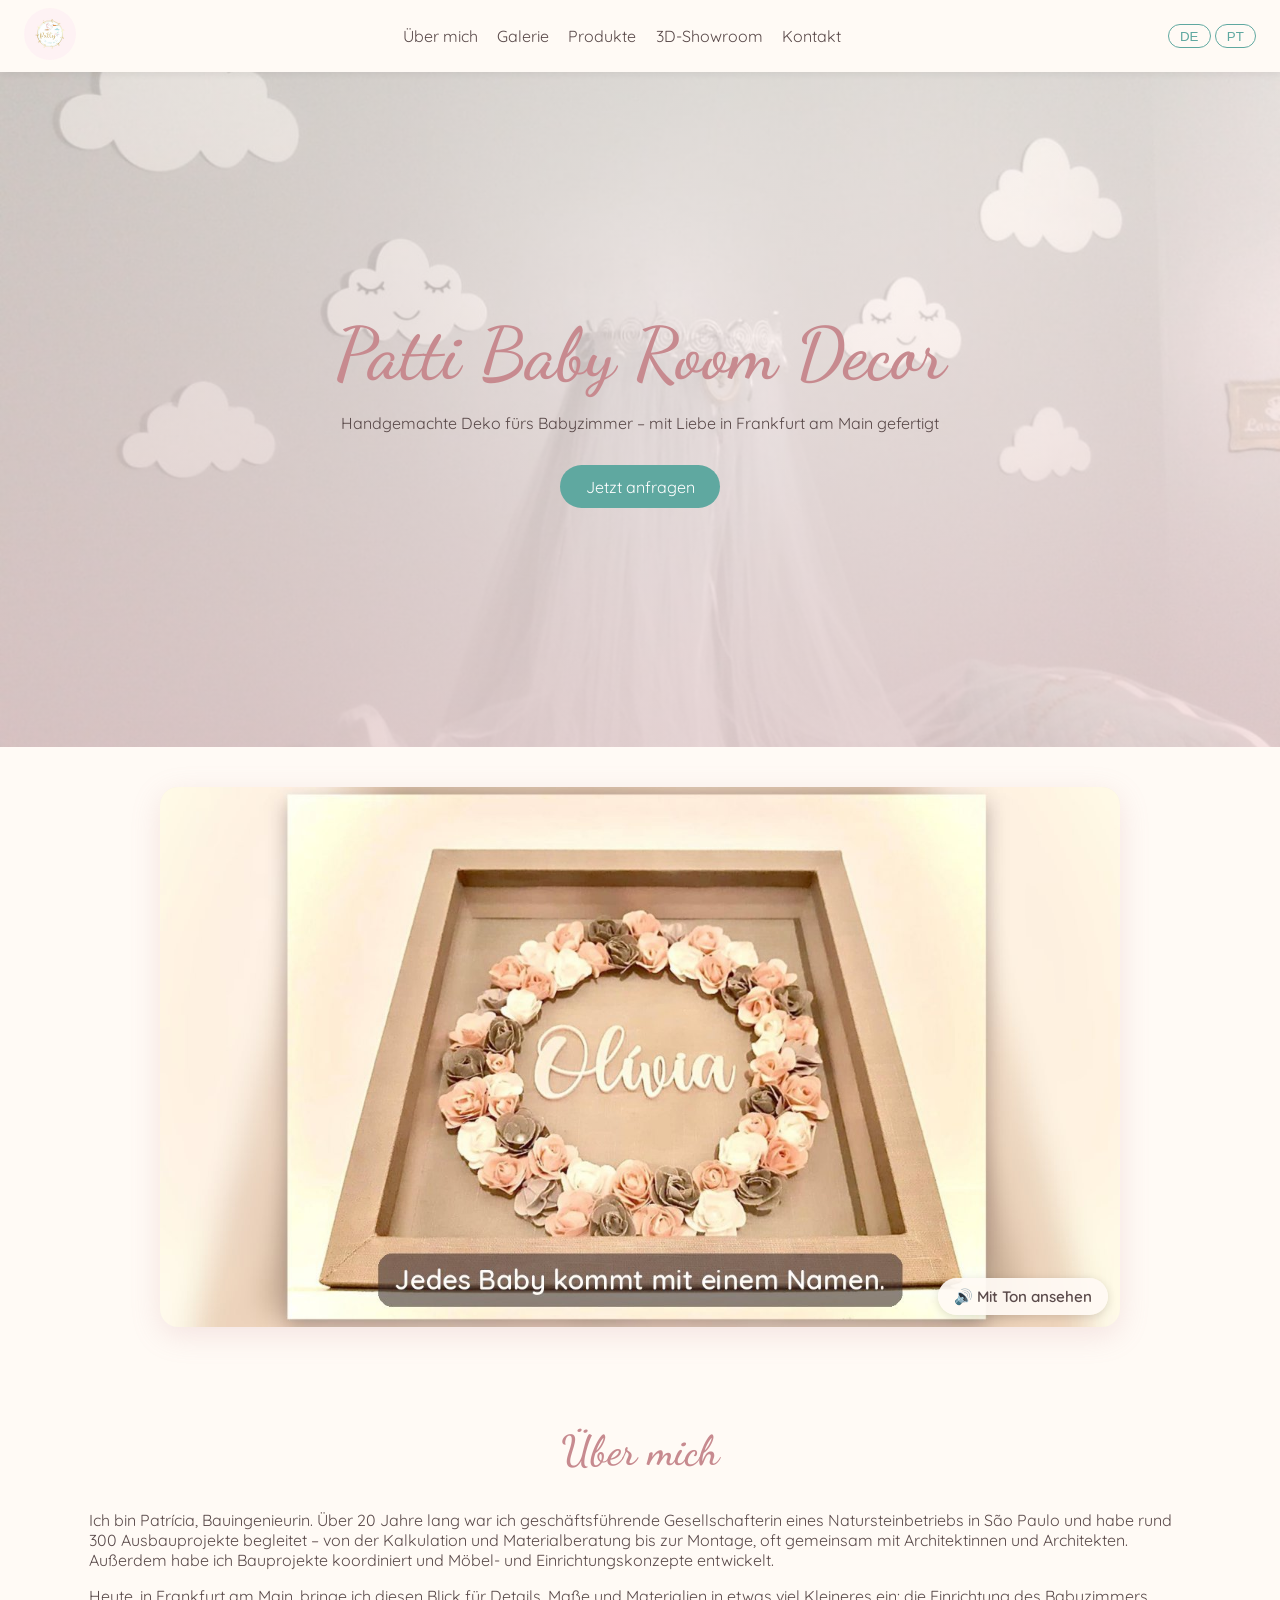
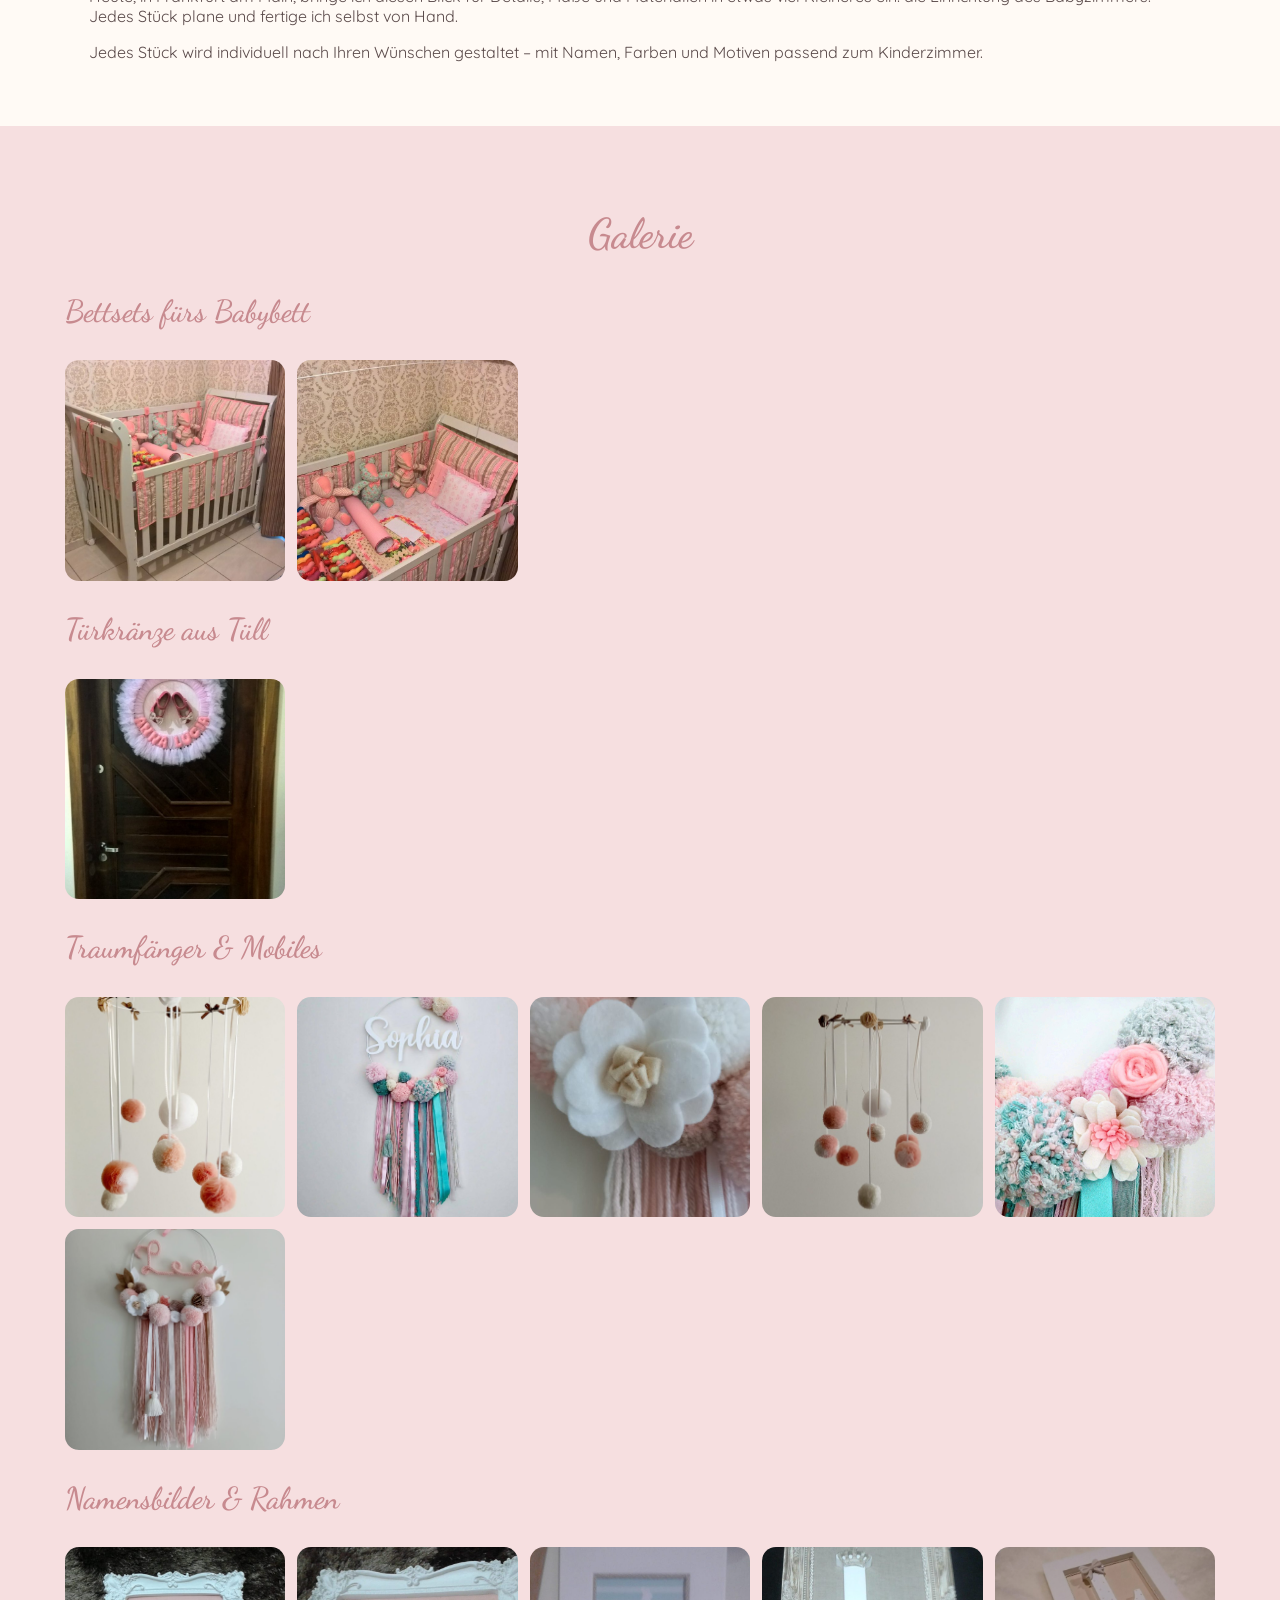
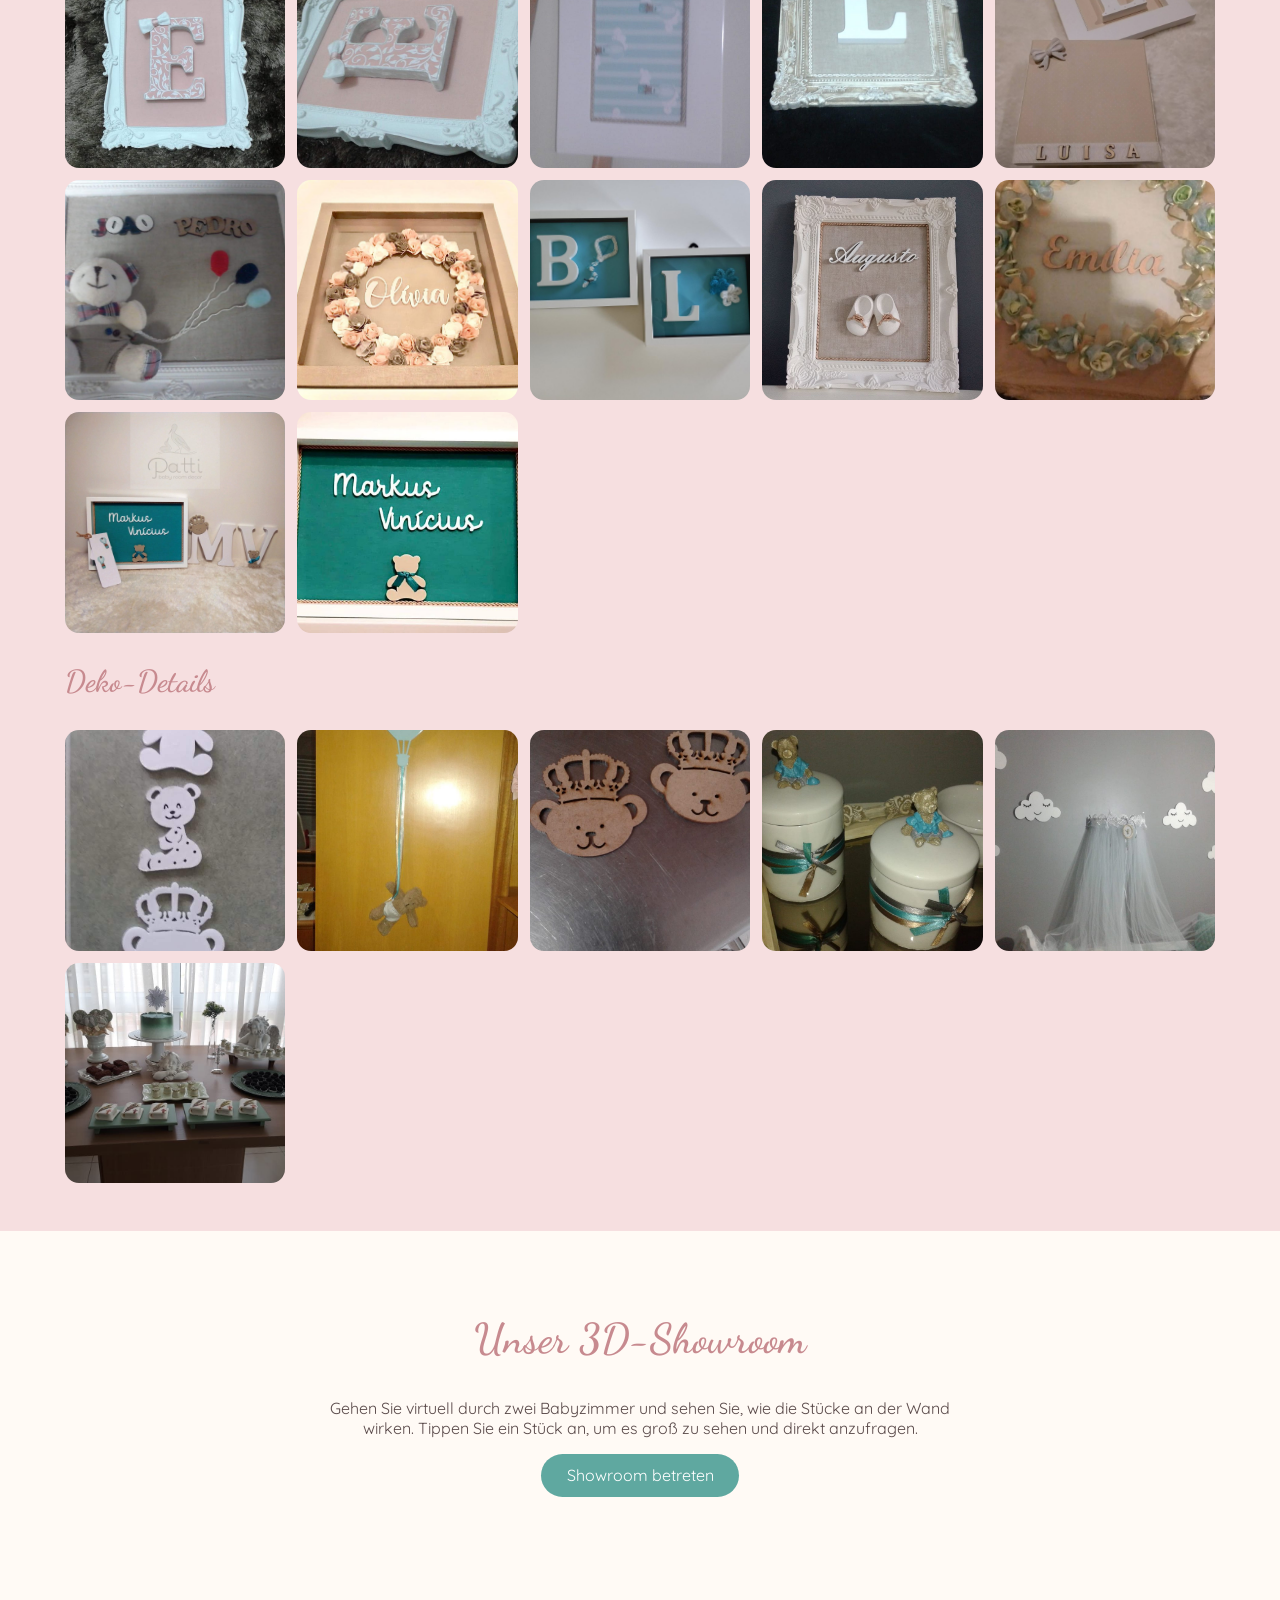
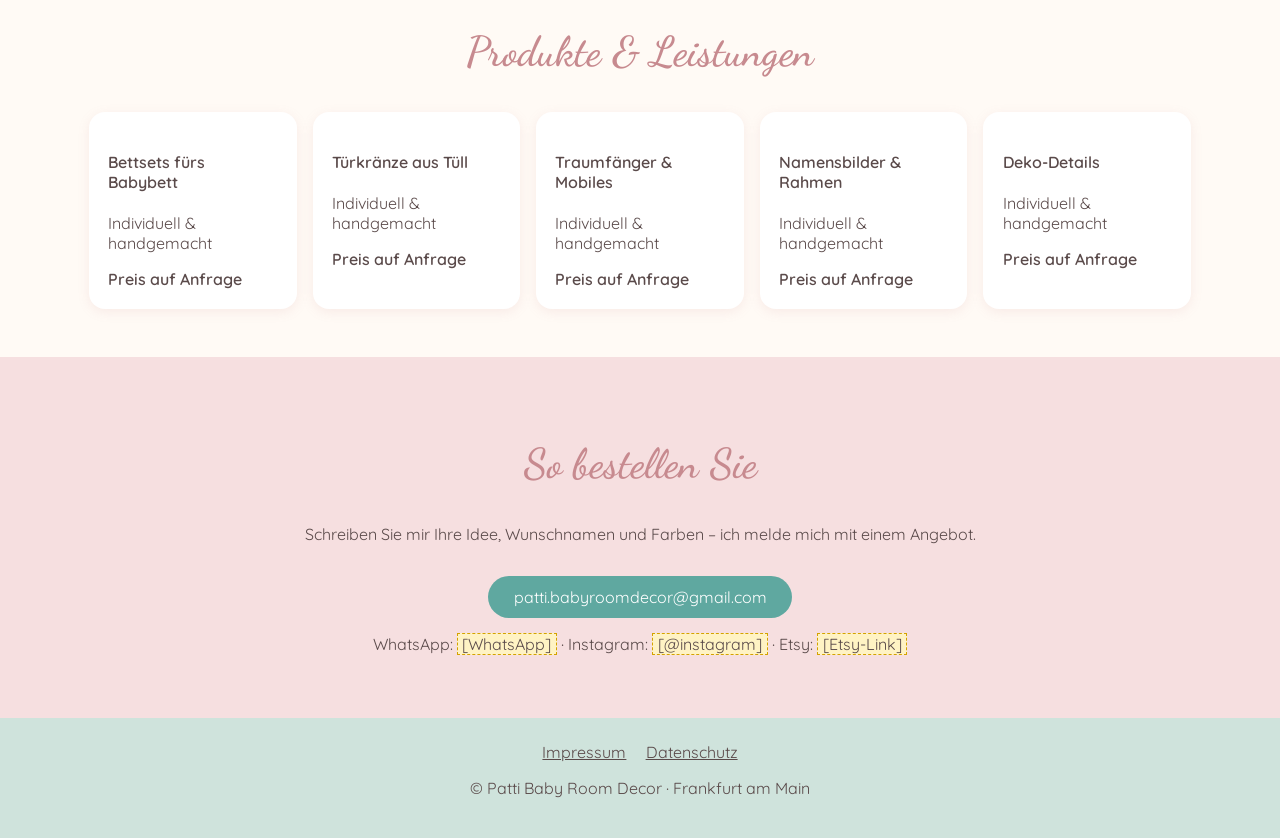
==== commit 2c5edf84: "German landing video with narration; enable sound button for DE Co-Authored-By: Claude Opus 5.5 <nor" ====
--- a/index.html
+++ b/index.html
@@ -1,5 +1,5 @@
 <!doctype html><html lang="de"><head><meta charset="utf-8"><meta name="viewport" content="width=device-width,initial-scale=1"><title>Patti Baby Room Decor</title><link rel="stylesheet" href="style.css"></head><body class="de"><header><a href="index.html"><img src="img/logo.jpg" alt="Logo"></a><nav><a href="#about"><span lang="de">Über mich</span><span lang="pt">Sobre</span></a><a href="#galerie"><span lang="de">Galerie</span><span lang="pt">Galeria</span></a><a href="#produkte"><span lang="de">Produkte</span><span lang="pt">Produtos</span></a><a href="showroom.html"><span lang="de">3D-Showroom</span><span lang="pt">Showroom 3D</span></a><a href="#kontakt"><span lang="de">Kontakt</span><span lang="pt">Contato</span></a></nav><div class="lang"><button onclick="L('de')">DE</button> <button onclick="L('pt')">PT</button></div></header><div class="hero"><div><h1>Patti Baby Room Decor</h1><p><span lang="de">Handgemachte Deko fürs Babyzimmer – mit Liebe in Frankfurt am Main gefertigt</span><span lang="pt">Decoração artesanal para quarto de bebê – feita com amor em Frankfurt am Main</span></p><a class="btn" href="#kontakt"><span lang="de">Jetzt anfragen</span><span lang="pt">Fazer pedido</span></a></div></div>
-<section id="video" class="video"><div class="vwrap"><video lang="de" data-lang="de" data-silent="1" src="video/patti-de.mp4" poster="video/poster-de.jpg" muted playsinline loop preload="metadata"></video><video lang="pt" data-lang="pt" src="video/patti-pt.mp4" poster="video/poster-pt.jpg" muted playsinline loop preload="metadata"></video><button class="sound" id="sound"><span lang="de">🔊 Mit Ton ansehen</span><span lang="pt">🔊 Assistir com som</span></button></div></section><section id="about"><h2><span lang="de">Über mich</span><span lang="pt">Sobre mim</span></h2><p><span lang="de">Ich bin Patrícia, Bauingenieurin. Über 20 Jahre lang war ich geschäftsführende Gesellschafterin eines Natursteinbetriebs in São Paulo und habe rund 300 Ausbauprojekte begleitet – von der Kalkulation und Materialberatung bis zur Montage, oft gemeinsam mit Architektinnen und Architekten. Außerdem habe ich Bauprojekte koordiniert und Möbel- und Einrichtungskonzepte entwickelt.</span><span lang="pt">Sou a Patrícia, engenheira civil. Por mais de 20 anos fui sócia-gerente de uma marmoraria em São Paulo e acompanhei cerca de 300 obras de acabamento – do orçamento e da escolha dos materiais até a instalação, muitas vezes em parceria com arquitetos. Também coordenei obras e desenvolvi projetos de mobiliário e decoração.</span></p><p><span lang="de">Heute, in Frankfurt am Main, bringe ich diesen Blick für Details, Maße und Materialien in etwas viel Kleineres ein: die Einrichtung des Babyzimmers. Jedes Stück plane und fertige ich selbst von Hand.</span><span lang="pt">Hoje, em Frankfurt am Main, levo esse olhar para detalhes, medidas e materiais para algo bem menor: a decoração do quarto do bebê. Cada peça é planejada e feita à mão por mim.</span></p><p><span lang="de">Jedes Stück wird individuell nach Ihren Wünschen gestaltet – mit Namen, Farben und Motiven passend zum Kinderzimmer.</span><span lang="pt">Cada peça é criada individualmente – com nome, cores e temas combinando com o quarto do bebê.</span></p></section>
+<section id="video" class="video"><div class="vwrap"><video lang="de" data-lang="de" src="video/patti-de.mp4" poster="video/poster-de.jpg" muted playsinline loop preload="metadata"></video><video lang="pt" data-lang="pt" src="video/patti-pt.mp4" poster="video/poster-pt.jpg" muted playsinline loop preload="metadata"></video><button class="sound" id="sound"><span lang="de">🔊 Mit Ton ansehen</span><span lang="pt">🔊 Assistir com som</span></button></div></section><section id="about"><h2><span lang="de">Über mich</span><span lang="pt">Sobre mim</span></h2><p><span lang="de">Ich bin Patrícia, Bauingenieurin. Über 20 Jahre lang war ich geschäftsführende Gesellschafterin eines Natursteinbetriebs in São Paulo und habe rund 300 Ausbauprojekte begleitet – von der Kalkulation und Materialberatung bis zur Montage, oft gemeinsam mit Architektinnen und Architekten. Außerdem habe ich Bauprojekte koordiniert und Möbel- und Einrichtungskonzepte entwickelt.</span><span lang="pt">Sou a Patrícia, engenheira civil. Por mais de 20 anos fui sócia-gerente de uma marmoraria em São Paulo e acompanhei cerca de 300 obras de acabamento – do orçamento e da escolha dos materiais até a instalação, muitas vezes em parceria com arquitetos. Também coordenei obras e desenvolvi projetos de mobiliário e decoração.</span></p><p><span lang="de">Heute, in Frankfurt am Main, bringe ich diesen Blick für Details, Maße und Materialien in etwas viel Kleineres ein: die Einrichtung des Babyzimmers. Jedes Stück plane und fertige ich selbst von Hand.</span><span lang="pt">Hoje, em Frankfurt am Main, levo esse olhar para detalhes, medidas e materiais para algo bem menor: a decoração do quarto do bebê. Cada peça é planejada e feita à mão por mim.</span></p><p><span lang="de">Jedes Stück wird individuell nach Ihren Wünschen gestaltet – mit Namen, Farben und Motiven passend zum Kinderzimmer.</span><span lang="pt">Cada peça é criada individualmente – com nome, cores e temas combinando com o quarto do bebê.</span></p></section>
 <section id="galerie" class="alt"><h2><span lang="de">Galerie</span><span lang="pt">Galeria</span></h2><h3><span lang="de">Bettsets fürs Babybett</span><span lang="pt">Kits de berço</span></h3><div class="grid"><img src="img/berco-5.jpg" alt="Bettsets fürs Babybett"><img src="img/berco-6.jpg" alt="Bettsets fürs Babybett"></div><h3><span lang="de">Türkränze aus Tüll</span><span lang="pt">Guirlandas de porta em tule</span></h3><div class="grid"><img src="img/guirlanda-7.jpg" alt="Türkränze aus Tüll"></div><h3><span lang="de">Traumfänger & Mobiles</span><span lang="pt">Filtros dos sonhos & móbiles</span></h3><div class="grid"><img src="img/pompom-1.jpg" alt="Traumfänger & Mobiles"><img src="img/pompom-3.jpg" alt="Traumfänger & Mobiles"><img src="img/pompom-77.jpg" alt="Traumfänger & Mobiles"><img src="img/pompom-81.jpg" alt="Traumfänger & Mobiles"><img src="img/pompom-82.jpg" alt="Traumfänger & Mobiles"><img src="img/pompom-83.jpg" alt="Traumfänger & Mobiles"></div><h3><span lang="de">Namensbilder & Rahmen</span><span lang="pt">Quadros com nome & molduras</span></h3><div class="grid"><img src="img/quadros-13.jpg" alt="Namensbilder & Rahmen"><img src="img/quadros-14.jpg" alt="Namensbilder & Rahmen"><img src="img/quadros-21.jpg" alt="Namensbilder & Rahmen"><img src="img/quadros-23.jpg" alt="Namensbilder & Rahmen"><img src="img/quadros-4.jpg" alt="Namensbilder & Rahmen"><img src="img/quadros-55.jpg" alt="Namensbilder & Rahmen"><img src="img/quadros-60.jpg" alt="Namensbilder & Rahmen"><img src="img/quadros-84.jpg" alt="Namensbilder & Rahmen"><img src="img/quadros-9.jpg" alt="Namensbilder & Rahmen"><img src="img/quadros-91.jpg" alt="Namensbilder & Rahmen"><img src="img/quadros-93.jpg" alt="Namensbilder & Rahmen"><img src="img/quadros-95.jpg" alt="Namensbilder & Rahmen"></div><h3><span lang="de">Deko-Details</span><span lang="pt">Detalhes decorativos</span></h3><div class="grid"><img src="img/feltro-20.jpg" alt="Deko-Details"><img src="img/feltro-26.jpg" alt="Deko-Details"><img src="img/feltro-29.jpg" alt="Deko-Details"><img src="img/feltro-33.jpg" alt="Deko-Details"><img src="img/feltro-37.jpg" alt="Deko-Details"><img src="img/feltro-50.jpg" alt="Deko-Details"></div></section>
 <section id="showroom3d" class="teaser"><h2><span lang="de">Unser 3D-Showroom</span><span lang="pt">Nosso showroom 3D</span></h2><p><span lang="de">Gehen Sie virtuell durch zwei Babyzimmer und sehen Sie, wie die Stücke an der Wand wirken. Tippen Sie ein Stück an, um es groß zu sehen und direkt anzufragen.</span><span lang="pt">Passeie virtualmente por dois quartos de bebê e veja como as peças ficam na parede. Toque numa peça para vê-la grande e fazer o pedido.</span></p><a class="btn" href="showroom.html"><span lang="de">Showroom betreten</span><span lang="pt">Entrar no showroom</span></a></section><section id="produkte"><h2><span lang="de">Produkte & Leistungen</span><span lang="pt">Produtos & Serviços</span></h2><div class="cards"><div class="card"><h4><span lang="de">Bettsets fürs Babybett</span><span lang="pt">Kits de berço</span></h4><p><span lang="de">Individuell & handgemacht</span><span lang="pt">Personalizado & feito à mão</span></p><b><span lang="de">Preis auf Anfrage</span><span lang="pt">Preço sob consulta</span></b></div><div class="card"><h4><span lang="de">Türkränze aus Tüll</span><span lang="pt">Guirlandas de porta em tule</span></h4><p><span lang="de">Individuell & handgemacht</span><span lang="pt">Personalizado & feito à mão</span></p><b><span lang="de">Preis auf Anfrage</span><span lang="pt">Preço sob consulta</span></b></div><div class="card"><h4><span lang="de">Traumfänger & Mobiles</span><span lang="pt">Filtros dos sonhos & móbiles</span></h4><p><span lang="de">Individuell & handgemacht</span><span lang="pt">Personalizado & feito à mão</span></p><b><span lang="de">Preis auf Anfrage</span><span lang="pt">Preço sob consulta</span></b></div><div class="card"><h4><span lang="de">Namensbilder & Rahmen</span><span lang="pt">Quadros com nome & molduras</span></h4><p><span lang="de">Individuell & handgemacht</span><span lang="pt">Personalizado & feito à mão</span></p><b><span lang="de">Preis auf Anfrage</span><span lang="pt">Preço sob consulta</span></b></div><div class="card"><h4><span lang="de">Deko-Details</span><span lang="pt">Detalhes decorativos</span></h4><p><span lang="de">Individuell & handgemacht</span><span lang="pt">Personalizado & feito à mão</span></p><b><span lang="de">Preis auf Anfrage</span><span lang="pt">Preço sob consulta</span></b></div></div></section>
 <section id="kontakt" class="alt" style="text-align:center"><h2><span lang="de">So bestellen Sie</span><span lang="pt">Como encomendar</span></h2><p><span lang="de">Schreiben Sie mir Ihre Idee, Wunschnamen und Farben – ich melde mich mit einem Angebot.</span><span lang="pt">Envie sua ideia, nome e cores – respondo com um orçamento.</span></p><a class="btn" href="mailto:patti.babyroomdecor@gmail.com">patti.babyroomdecor@gmail.com</a><p>WhatsApp: <span class="ph">[WhatsApp]</span> · Instagram: <span class="ph">[@instagram]</span> · Etsy: <span class="ph">[Etsy-Link]</span></p></section><footer><a href="impressum.html">Impressum</a><a href="datenschutz.html"><span lang="de">Datenschutz</span><span lang="pt">Privacidade</span></a><p>© Patti Baby Room Decor · Frankfurt am Main</p></footer><script>function L(l){document.body.className=l;document.documentElement.lang=l;try{localStorage.lang=l}catch(e){}}try{if(localStorage.lang)L(localStorage.lang)}catch(e){}</script><script>(function(){var vs=[].slice.call(document.querySelectorAll('#video video')),b=document.getElementById('sound');function cur(){var l=document.body.classList.contains('pt')?'pt':'de';return vs.filter(function(v){return v.dataset.lang===l})[0]}function btn(){b.style.display=cur().dataset.silent?'none':''}function sync(){btn();vs.forEach(function(v){if(v!==cur()){v.pause()}});var c=cur();if(c.muted){c.play().catch(function(){})}}var io=new IntersectionObserver(function(e){var c=cur();if(e[0].isIntersecting){if(c.muted)c.play().catch(function(){})}else c.pause()},{threshold:.4});io.observe(document.getElementById('video'));btn();b.onclick=function(){var c=cur();c.muted=false;c.loop=false;c.currentTime=0;c.controls=true;c.play();b.style.display='none'};var oL=window.L;window.L=function(l){oL(l);vs.forEach(function(v){v.muted=true;v.loop=true;v.controls=false});sync()}})();</script></body></html>
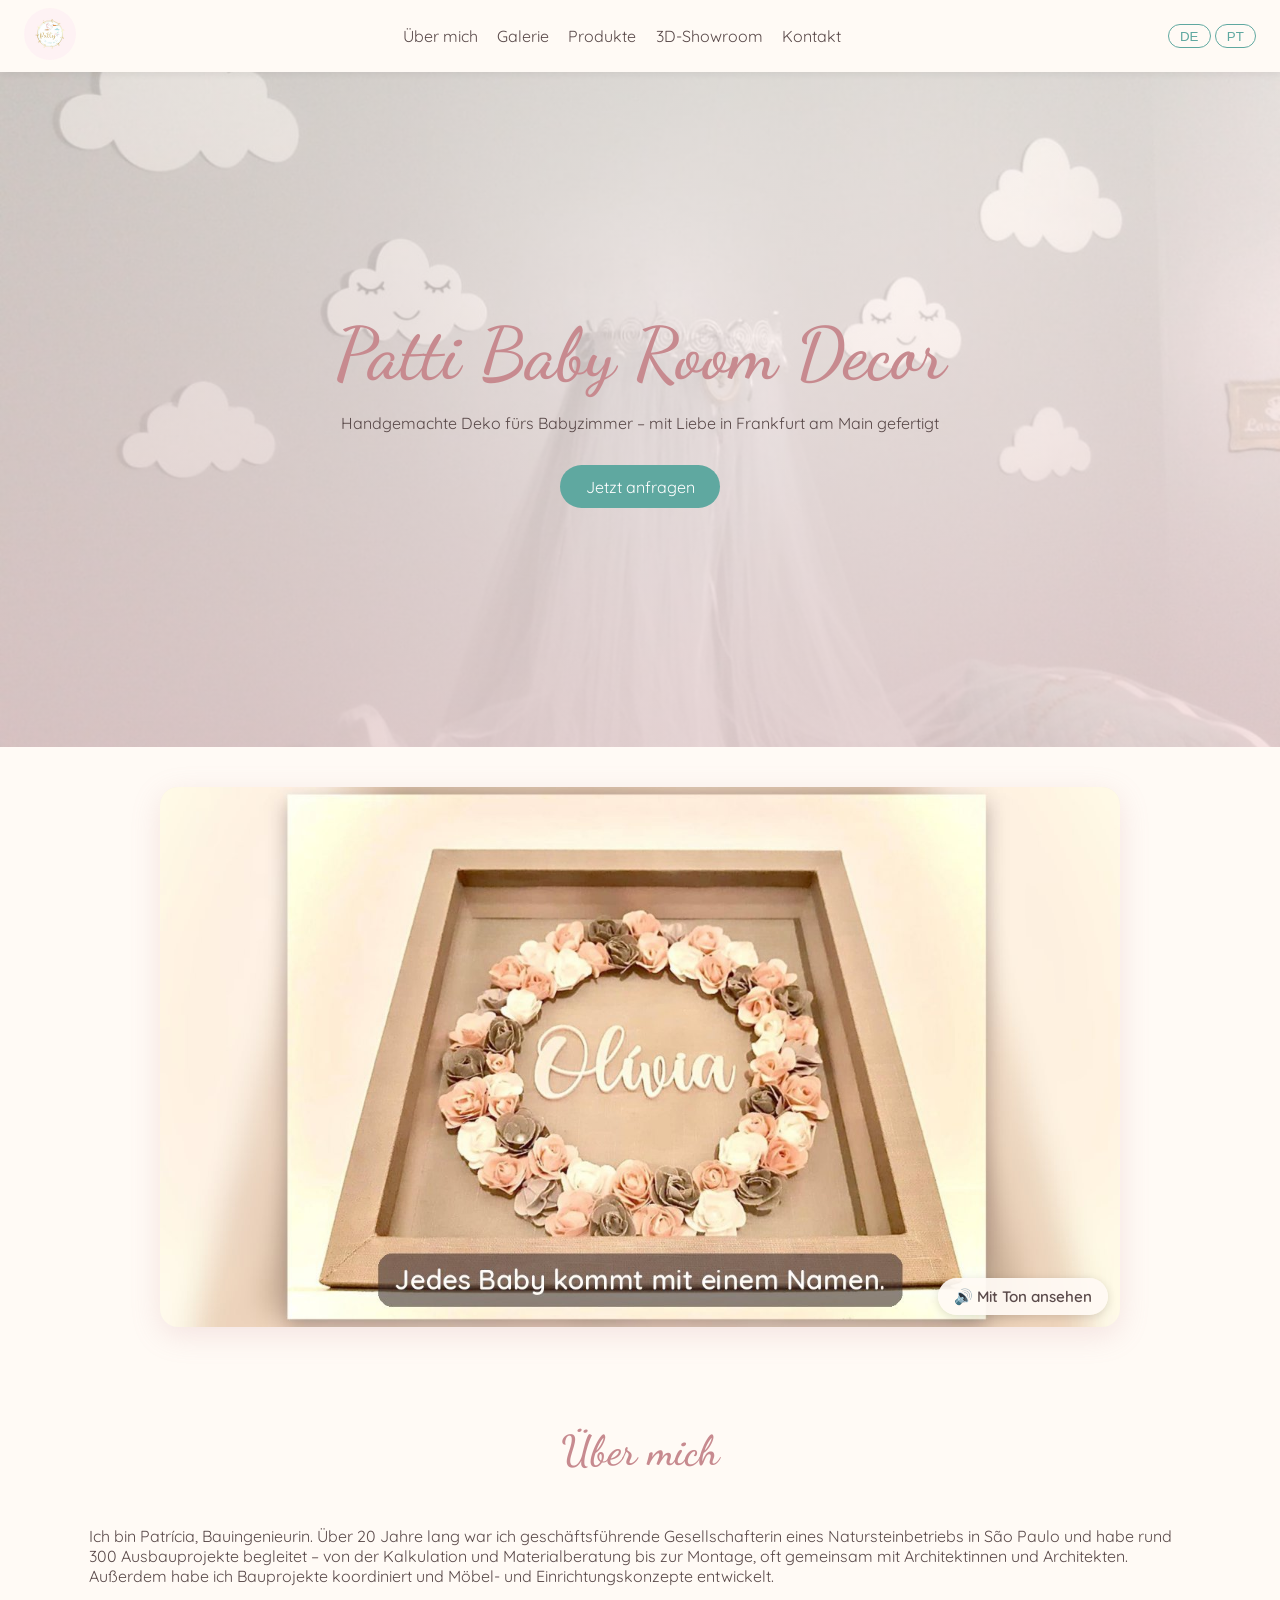
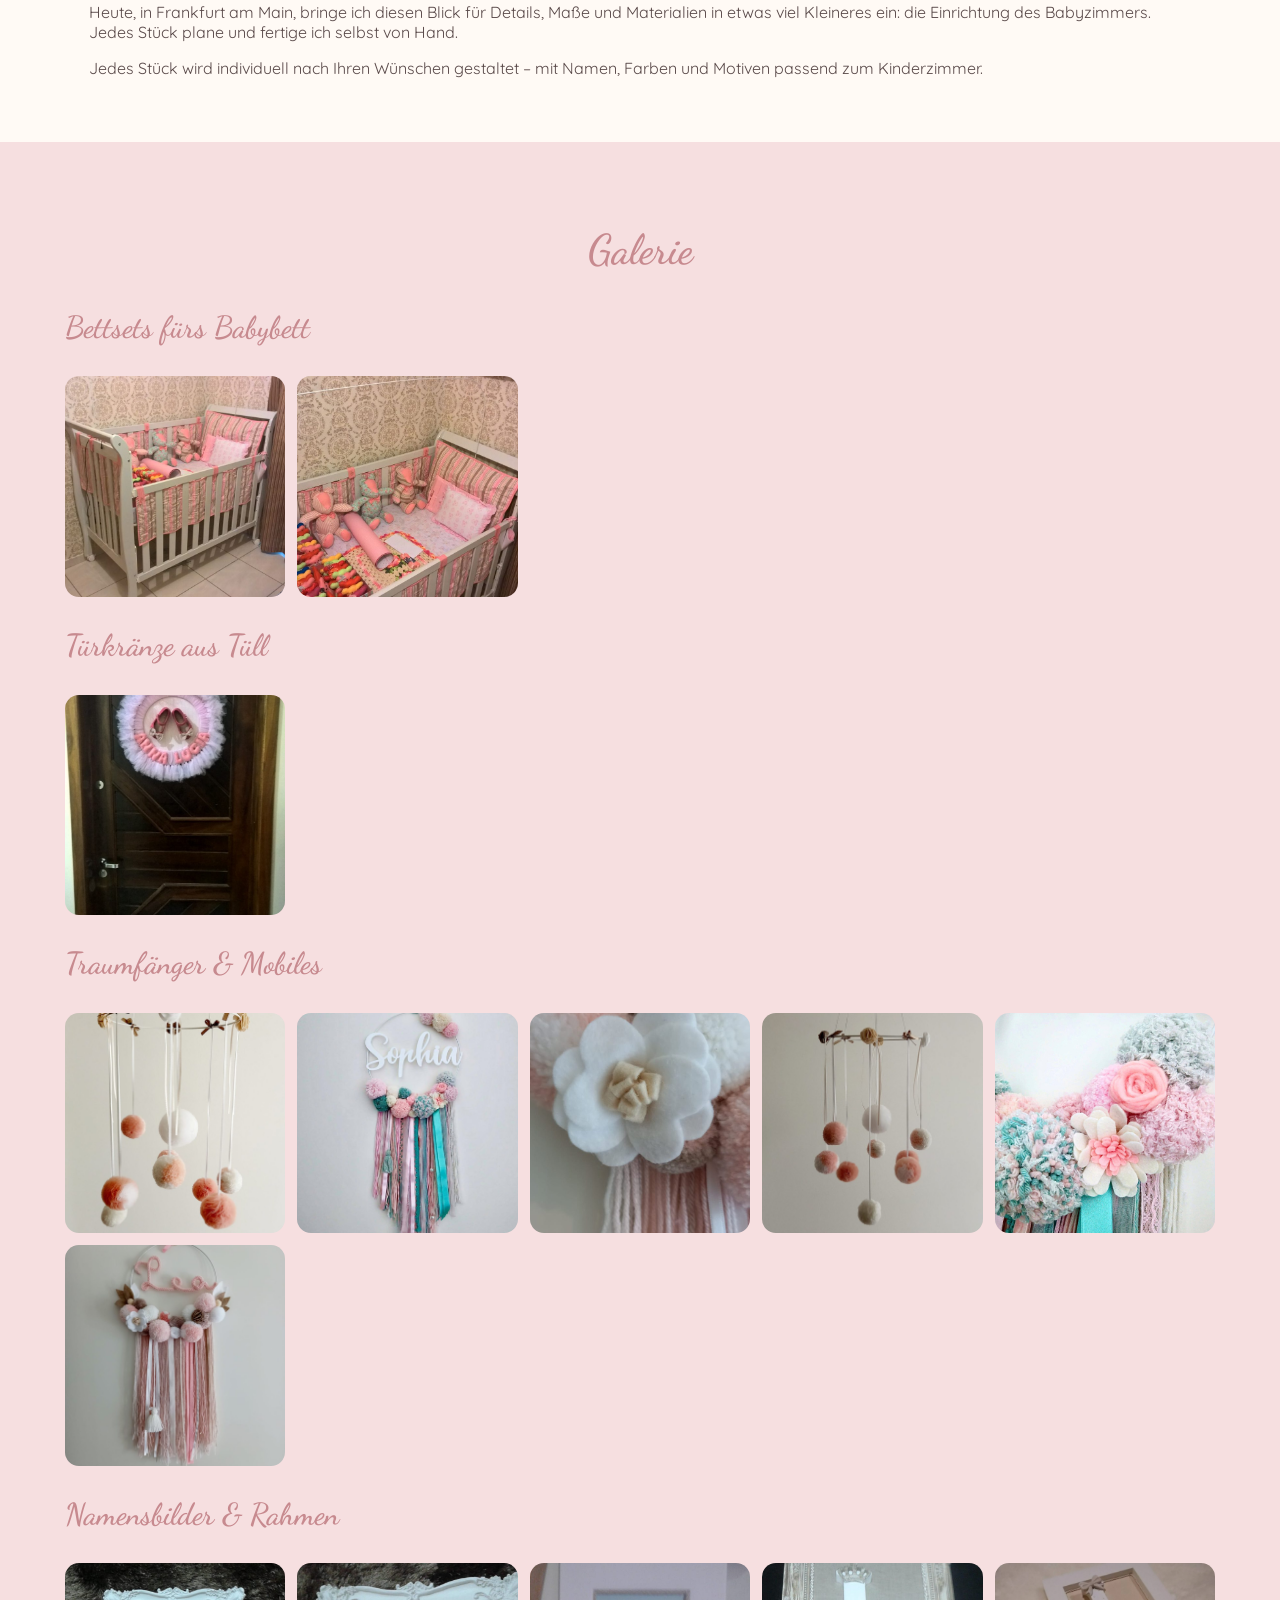
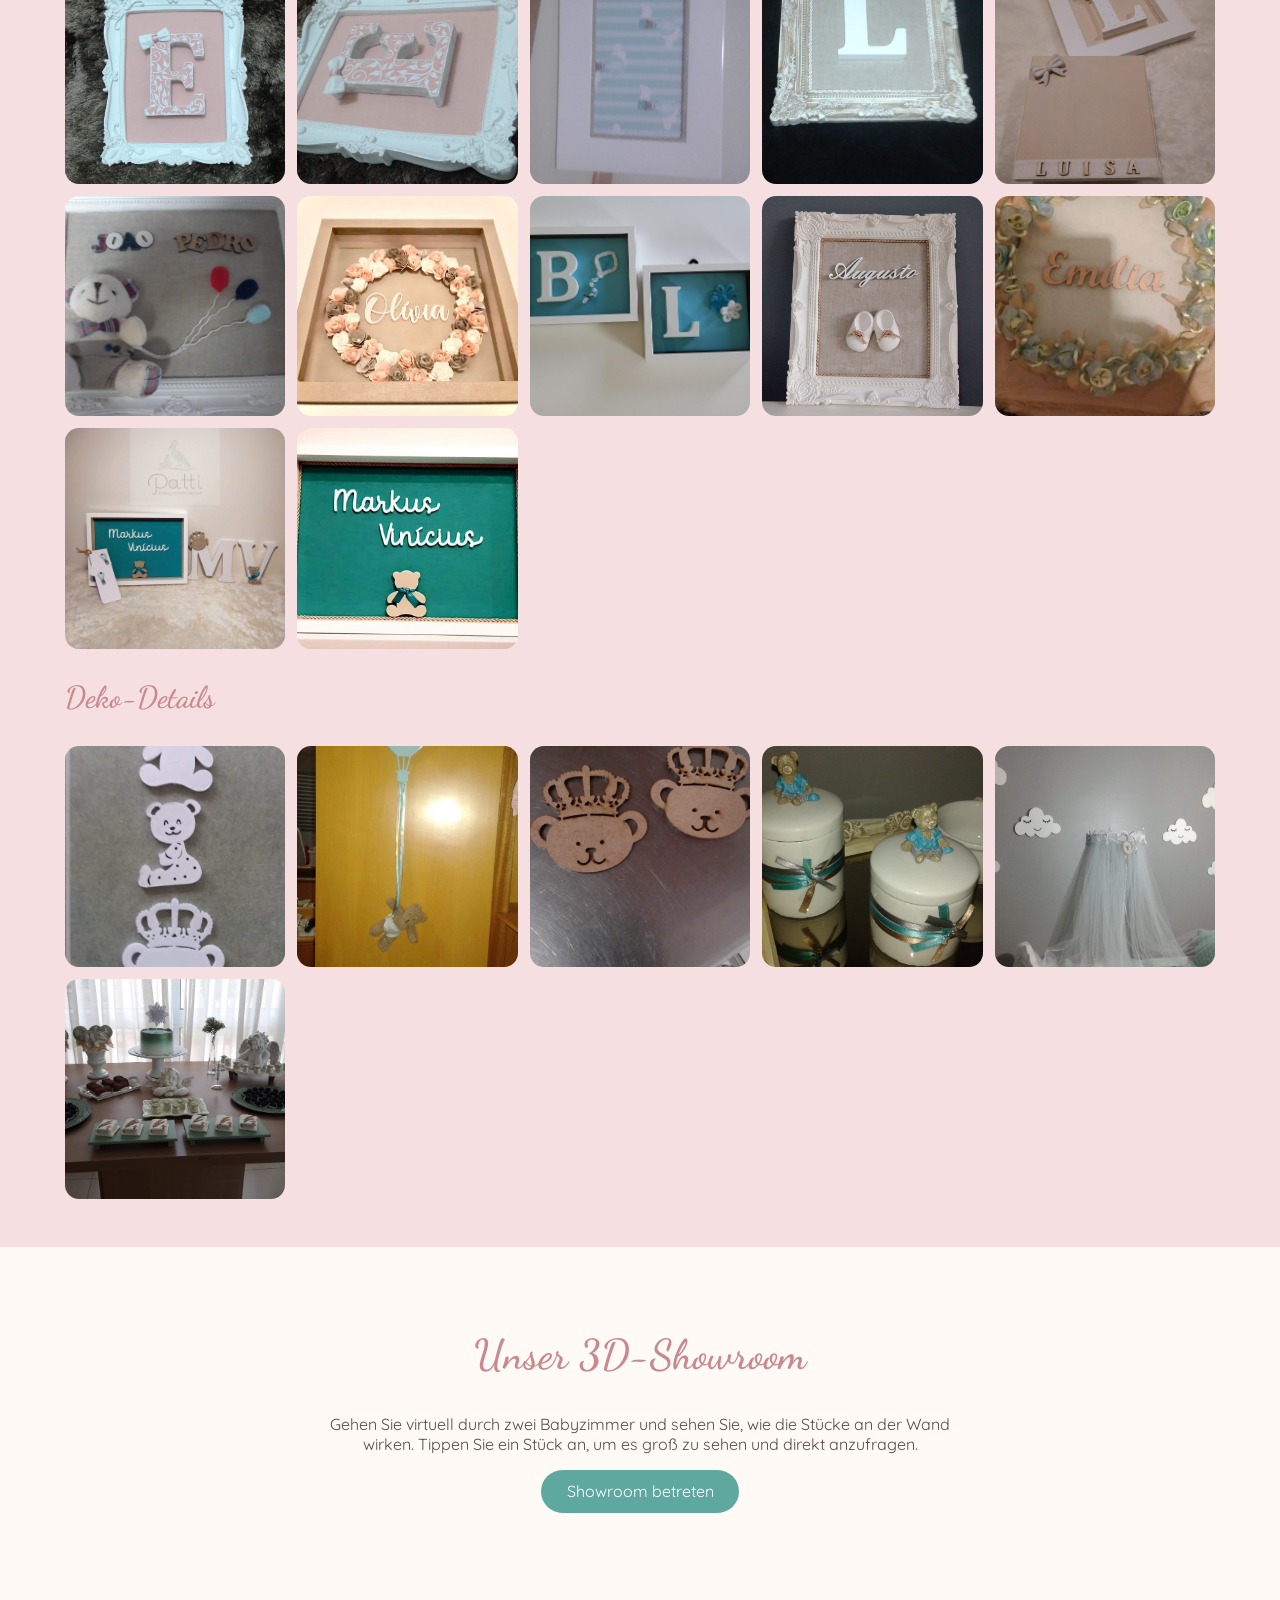
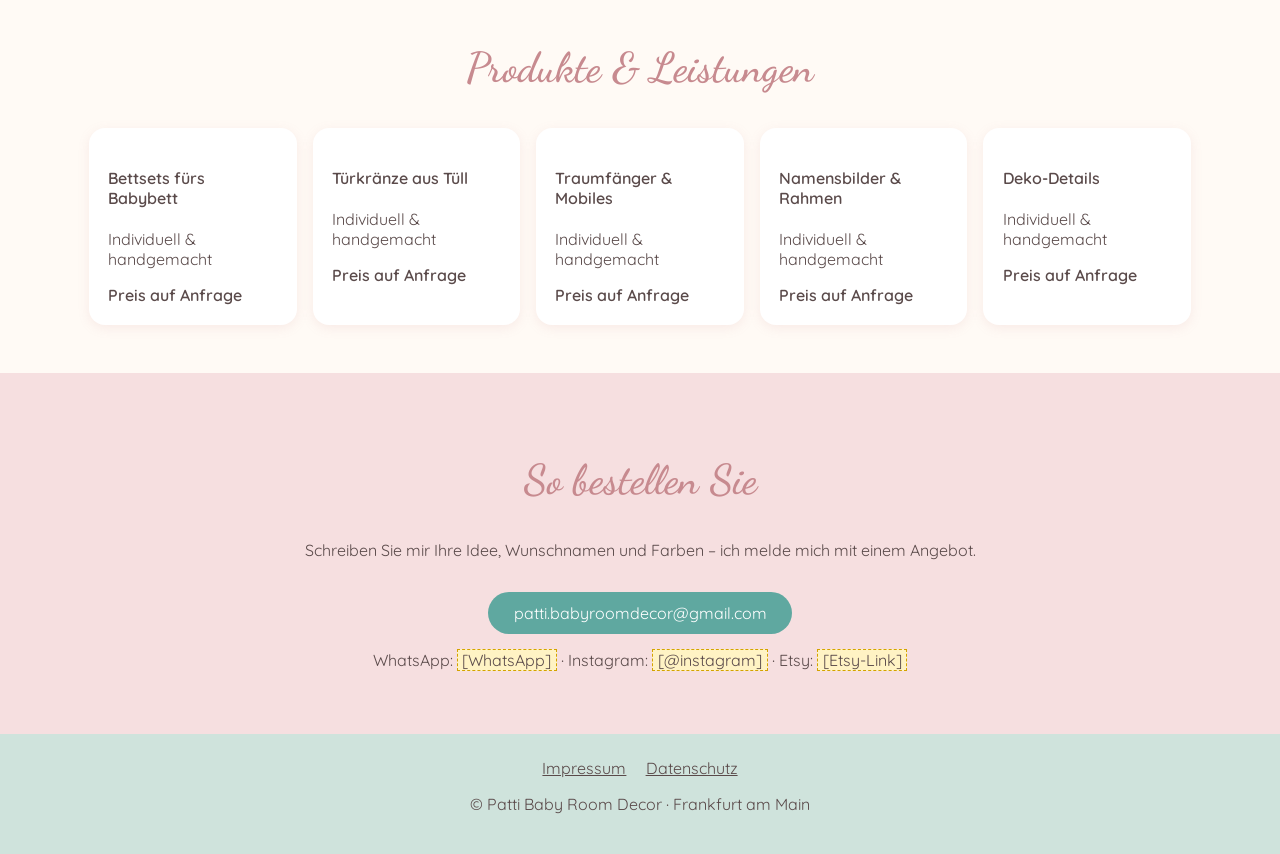
==== commit b99da2e4: "About section: optional photo slot (img/patricia.jpg), hidden until added Co-Authored-By: Claude Opu" ====
--- a/index.html
+++ b/index.html
@@ -1,5 +1,5 @@
 <!doctype html><html lang="de"><head><meta charset="utf-8"><meta name="viewport" content="width=device-width,initial-scale=1"><title>Patti Baby Room Decor</title><link rel="stylesheet" href="style.css"></head><body class="de"><header><a href="index.html"><img src="img/logo.jpg" alt="Logo"></a><nav><a href="#about"><span lang="de">Über mich</span><span lang="pt">Sobre</span></a><a href="#galerie"><span lang="de">Galerie</span><span lang="pt">Galeria</span></a><a href="#produkte"><span lang="de">Produkte</span><span lang="pt">Produtos</span></a><a href="showroom.html"><span lang="de">3D-Showroom</span><span lang="pt">Showroom 3D</span></a><a href="#kontakt"><span lang="de">Kontakt</span><span lang="pt">Contato</span></a></nav><div class="lang"><button onclick="L('de')">DE</button> <button onclick="L('pt')">PT</button></div></header><div class="hero"><div><h1>Patti Baby Room Decor</h1><p><span lang="de">Handgemachte Deko fürs Babyzimmer – mit Liebe in Frankfurt am Main gefertigt</span><span lang="pt">Decoração artesanal para quarto de bebê – feita com amor em Frankfurt am Main</span></p><a class="btn" href="#kontakt"><span lang="de">Jetzt anfragen</span><span lang="pt">Fazer pedido</span></a></div></div>
-<section id="video" class="video"><div class="vwrap"><video lang="de" data-lang="de" src="video/patti-de.mp4" poster="video/poster-de.jpg" muted playsinline loop preload="metadata"></video><video lang="pt" data-lang="pt" src="video/patti-pt.mp4" poster="video/poster-pt.jpg" muted playsinline loop preload="metadata"></video><button class="sound" id="sound"><span lang="de">🔊 Mit Ton ansehen</span><span lang="pt">🔊 Assistir com som</span></button></div></section><section id="about"><h2><span lang="de">Über mich</span><span lang="pt">Sobre mim</span></h2><p><span lang="de">Ich bin Patrícia, Bauingenieurin. Über 20 Jahre lang war ich geschäftsführende Gesellschafterin eines Natursteinbetriebs in São Paulo und habe rund 300 Ausbauprojekte begleitet – von der Kalkulation und Materialberatung bis zur Montage, oft gemeinsam mit Architektinnen und Architekten. Außerdem habe ich Bauprojekte koordiniert und Möbel- und Einrichtungskonzepte entwickelt.</span><span lang="pt">Sou a Patrícia, engenheira civil. Por mais de 20 anos fui sócia-gerente de uma marmoraria em São Paulo e acompanhei cerca de 300 obras de acabamento – do orçamento e da escolha dos materiais até a instalação, muitas vezes em parceria com arquitetos. Também coordenei obras e desenvolvi projetos de mobiliário e decoração.</span></p><p><span lang="de">Heute, in Frankfurt am Main, bringe ich diesen Blick für Details, Maße und Materialien in etwas viel Kleineres ein: die Einrichtung des Babyzimmers. Jedes Stück plane und fertige ich selbst von Hand.</span><span lang="pt">Hoje, em Frankfurt am Main, levo esse olhar para detalhes, medidas e materiais para algo bem menor: a decoração do quarto do bebê. Cada peça é planejada e feita à mão por mim.</span></p><p><span lang="de">Jedes Stück wird individuell nach Ihren Wünschen gestaltet – mit Namen, Farben und Motiven passend zum Kinderzimmer.</span><span lang="pt">Cada peça é criada individualmente – com nome, cores e temas combinando com o quarto do bebê.</span></p></section>
+<section id="video" class="video"><div class="vwrap"><video lang="de" data-lang="de" src="video/patti-de.mp4" poster="video/poster-de.jpg" muted playsinline loop preload="metadata"></video><video lang="pt" data-lang="pt" src="video/patti-pt.mp4" poster="video/poster-pt.jpg" muted playsinline loop preload="metadata"></video><button class="sound" id="sound"><span lang="de">🔊 Mit Ton ansehen</span><span lang="pt">🔊 Assistir com som</span></button></div></section><section id="about"><h2><span lang="de">Über mich</span><span lang="pt">Sobre mim</span></h2><div class="me-wrap"><figure class="me"><img src="img/patricia.jpg" alt="Patrícia" onerror="this.closest('figure').hidden=true"></figure><div class="me-text"><p><span lang="de">Ich bin Patrícia, Bauingenieurin. Über 20 Jahre lang war ich geschäftsführende Gesellschafterin eines Natursteinbetriebs in São Paulo und habe rund 300 Ausbauprojekte begleitet – von der Kalkulation und Materialberatung bis zur Montage, oft gemeinsam mit Architektinnen und Architekten. Außerdem habe ich Bauprojekte koordiniert und Möbel- und Einrichtungskonzepte entwickelt.</span><span lang="pt">Sou a Patrícia, engenheira civil. Por mais de 20 anos fui sócia-gerente de uma marmoraria em São Paulo e acompanhei cerca de 300 obras de acabamento – do orçamento e da escolha dos materiais até a instalação, muitas vezes em parceria com arquitetos. Também coordenei obras e desenvolvi projetos de mobiliário e decoração.</span></p><p><span lang="de">Heute, in Frankfurt am Main, bringe ich diesen Blick für Details, Maße und Materialien in etwas viel Kleineres ein: die Einrichtung des Babyzimmers. Jedes Stück plane und fertige ich selbst von Hand.</span><span lang="pt">Hoje, em Frankfurt am Main, levo esse olhar para detalhes, medidas e materiais para algo bem menor: a decoração do quarto do bebê. Cada peça é planejada e feita à mão por mim.</span></p><p><span lang="de">Jedes Stück wird individuell nach Ihren Wünschen gestaltet – mit Namen, Farben und Motiven passend zum Kinderzimmer.</span><span lang="pt">Cada peça é criada individualmente – com nome, cores e temas combinando com o quarto do bebê.</span></p></div></div></section>
 <section id="galerie" class="alt"><h2><span lang="de">Galerie</span><span lang="pt">Galeria</span></h2><h3><span lang="de">Bettsets fürs Babybett</span><span lang="pt">Kits de berço</span></h3><div class="grid"><img src="img/berco-5.jpg" alt="Bettsets fürs Babybett"><img src="img/berco-6.jpg" alt="Bettsets fürs Babybett"></div><h3><span lang="de">Türkränze aus Tüll</span><span lang="pt">Guirlandas de porta em tule</span></h3><div class="grid"><img src="img/guirlanda-7.jpg" alt="Türkränze aus Tüll"></div><h3><span lang="de">Traumfänger & Mobiles</span><span lang="pt">Filtros dos sonhos & móbiles</span></h3><div class="grid"><img src="img/pompom-1.jpg" alt="Traumfänger & Mobiles"><img src="img/pompom-3.jpg" alt="Traumfänger & Mobiles"><img src="img/pompom-77.jpg" alt="Traumfänger & Mobiles"><img src="img/pompom-81.jpg" alt="Traumfänger & Mobiles"><img src="img/pompom-82.jpg" alt="Traumfänger & Mobiles"><img src="img/pompom-83.jpg" alt="Traumfänger & Mobiles"></div><h3><span lang="de">Namensbilder & Rahmen</span><span lang="pt">Quadros com nome & molduras</span></h3><div class="grid"><img src="img/quadros-13.jpg" alt="Namensbilder & Rahmen"><img src="img/quadros-14.jpg" alt="Namensbilder & Rahmen"><img src="img/quadros-21.jpg" alt="Namensbilder & Rahmen"><img src="img/quadros-23.jpg" alt="Namensbilder & Rahmen"><img src="img/quadros-4.jpg" alt="Namensbilder & Rahmen"><img src="img/quadros-55.jpg" alt="Namensbilder & Rahmen"><img src="img/quadros-60.jpg" alt="Namensbilder & Rahmen"><img src="img/quadros-84.jpg" alt="Namensbilder & Rahmen"><img src="img/quadros-9.jpg" alt="Namensbilder & Rahmen"><img src="img/quadros-91.jpg" alt="Namensbilder & Rahmen"><img src="img/quadros-93.jpg" alt="Namensbilder & Rahmen"><img src="img/quadros-95.jpg" alt="Namensbilder & Rahmen"></div><h3><span lang="de">Deko-Details</span><span lang="pt">Detalhes decorativos</span></h3><div class="grid"><img src="img/feltro-20.jpg" alt="Deko-Details"><img src="img/feltro-26.jpg" alt="Deko-Details"><img src="img/feltro-29.jpg" alt="Deko-Details"><img src="img/feltro-33.jpg" alt="Deko-Details"><img src="img/feltro-37.jpg" alt="Deko-Details"><img src="img/feltro-50.jpg" alt="Deko-Details"></div></section>
 <section id="showroom3d" class="teaser"><h2><span lang="de">Unser 3D-Showroom</span><span lang="pt">Nosso showroom 3D</span></h2><p><span lang="de">Gehen Sie virtuell durch zwei Babyzimmer und sehen Sie, wie die Stücke an der Wand wirken. Tippen Sie ein Stück an, um es groß zu sehen und direkt anzufragen.</span><span lang="pt">Passeie virtualmente por dois quartos de bebê e veja como as peças ficam na parede. Toque numa peça para vê-la grande e fazer o pedido.</span></p><a class="btn" href="showroom.html"><span lang="de">Showroom betreten</span><span lang="pt">Entrar no showroom</span></a></section><section id="produkte"><h2><span lang="de">Produkte & Leistungen</span><span lang="pt">Produtos & Serviços</span></h2><div class="cards"><div class="card"><h4><span lang="de">Bettsets fürs Babybett</span><span lang="pt">Kits de berço</span></h4><p><span lang="de">Individuell & handgemacht</span><span lang="pt">Personalizado & feito à mão</span></p><b><span lang="de">Preis auf Anfrage</span><span lang="pt">Preço sob consulta</span></b></div><div class="card"><h4><span lang="de">Türkränze aus Tüll</span><span lang="pt">Guirlandas de porta em tule</span></h4><p><span lang="de">Individuell & handgemacht</span><span lang="pt">Personalizado & feito à mão</span></p><b><span lang="de">Preis auf Anfrage</span><span lang="pt">Preço sob consulta</span></b></div><div class="card"><h4><span lang="de">Traumfänger & Mobiles</span><span lang="pt">Filtros dos sonhos & móbiles</span></h4><p><span lang="de">Individuell & handgemacht</span><span lang="pt">Personalizado & feito à mão</span></p><b><span lang="de">Preis auf Anfrage</span><span lang="pt">Preço sob consulta</span></b></div><div class="card"><h4><span lang="de">Namensbilder & Rahmen</span><span lang="pt">Quadros com nome & molduras</span></h4><p><span lang="de">Individuell & handgemacht</span><span lang="pt">Personalizado & feito à mão</span></p><b><span lang="de">Preis auf Anfrage</span><span lang="pt">Preço sob consulta</span></b></div><div class="card"><h4><span lang="de">Deko-Details</span><span lang="pt">Detalhes decorativos</span></h4><p><span lang="de">Individuell & handgemacht</span><span lang="pt">Personalizado & feito à mão</span></p><b><span lang="de">Preis auf Anfrage</span><span lang="pt">Preço sob consulta</span></b></div></div></section>
 <section id="kontakt" class="alt" style="text-align:center"><h2><span lang="de">So bestellen Sie</span><span lang="pt">Como encomendar</span></h2><p><span lang="de">Schreiben Sie mir Ihre Idee, Wunschnamen und Farben – ich melde mich mit einem Angebot.</span><span lang="pt">Envie sua ideia, nome e cores – respondo com um orçamento.</span></p><a class="btn" href="mailto:patti.babyroomdecor@gmail.com">patti.babyroomdecor@gmail.com</a><p>WhatsApp: <span class="ph">[WhatsApp]</span> · Instagram: <span class="ph">[@instagram]</span> · Etsy: <span class="ph">[Etsy-Link]</span></p></section><footer><a href="impressum.html">Impressum</a><a href="datenschutz.html"><span lang="de">Datenschutz</span><span lang="pt">Privacidade</span></a><p>© Patti Baby Room Decor · Frankfurt am Main</p></footer><script>function L(l){document.body.className=l;document.documentElement.lang=l;try{localStorage.lang=l}catch(e){}}try{if(localStorage.lang)L(localStorage.lang)}catch(e){}</script><script>(function(){var vs=[].slice.call(document.querySelectorAll('#video video')),b=document.getElementById('sound');function cur(){var l=document.body.classList.contains('pt')?'pt':'de';return vs.filter(function(v){return v.dataset.lang===l})[0]}function btn(){b.style.display=cur().dataset.silent?'none':''}function sync(){btn();vs.forEach(function(v){if(v!==cur()){v.pause()}});var c=cur();if(c.muted){c.play().catch(function(){})}}var io=new IntersectionObserver(function(e){var c=cur();if(e[0].isIntersecting){if(c.muted)c.play().catch(function(){})}else c.pause()},{threshold:.4});io.observe(document.getElementById('video'));btn();b.onclick=function(){var c=cur();c.muted=false;c.loop=false;c.currentTime=0;c.controls=true;c.play();b.style.display='none'};var oL=window.L;window.L=function(l){oL(l);vs.forEach(function(v){v.muted=true;v.loop=true;v.controls=false});sync()}})();</script></body></html>
--- a/style.css
+++ b/style.css
@@ -21,3 +21,6 @@
 .vwrap video{width:100%;height:100%;display:block;object-fit:cover}
 .sound{position:absolute;right:12px;bottom:12px;border:0;border-radius:24px;padding:.55rem 1rem;background:#fffaf5ee;color:var(--text);font:600 .95rem 'Quicksand',sans-serif;cursor:pointer;box-shadow:0 2px 10px #0002}
 .teaser{text-align:center}.teaser p{max-width:640px;margin:0 auto}
+.me-wrap{display:flex;gap:2rem;align-items:center;flex-wrap:wrap}.me-text{flex:1 1 320px;min-width:0}
+.me{margin:0;flex:0 0 auto}.me[hidden]{display:none}.me img{width:min(260px,70vw);aspect-ratio:4/5;object-fit:cover;border-radius:50% 50% 18px 18px;border:6px solid #fff;box-shadow:0 6px 24px #c78a8f33;display:block;margin:auto}
+@media(max-width:700px){.me{flex-basis:100%}}
